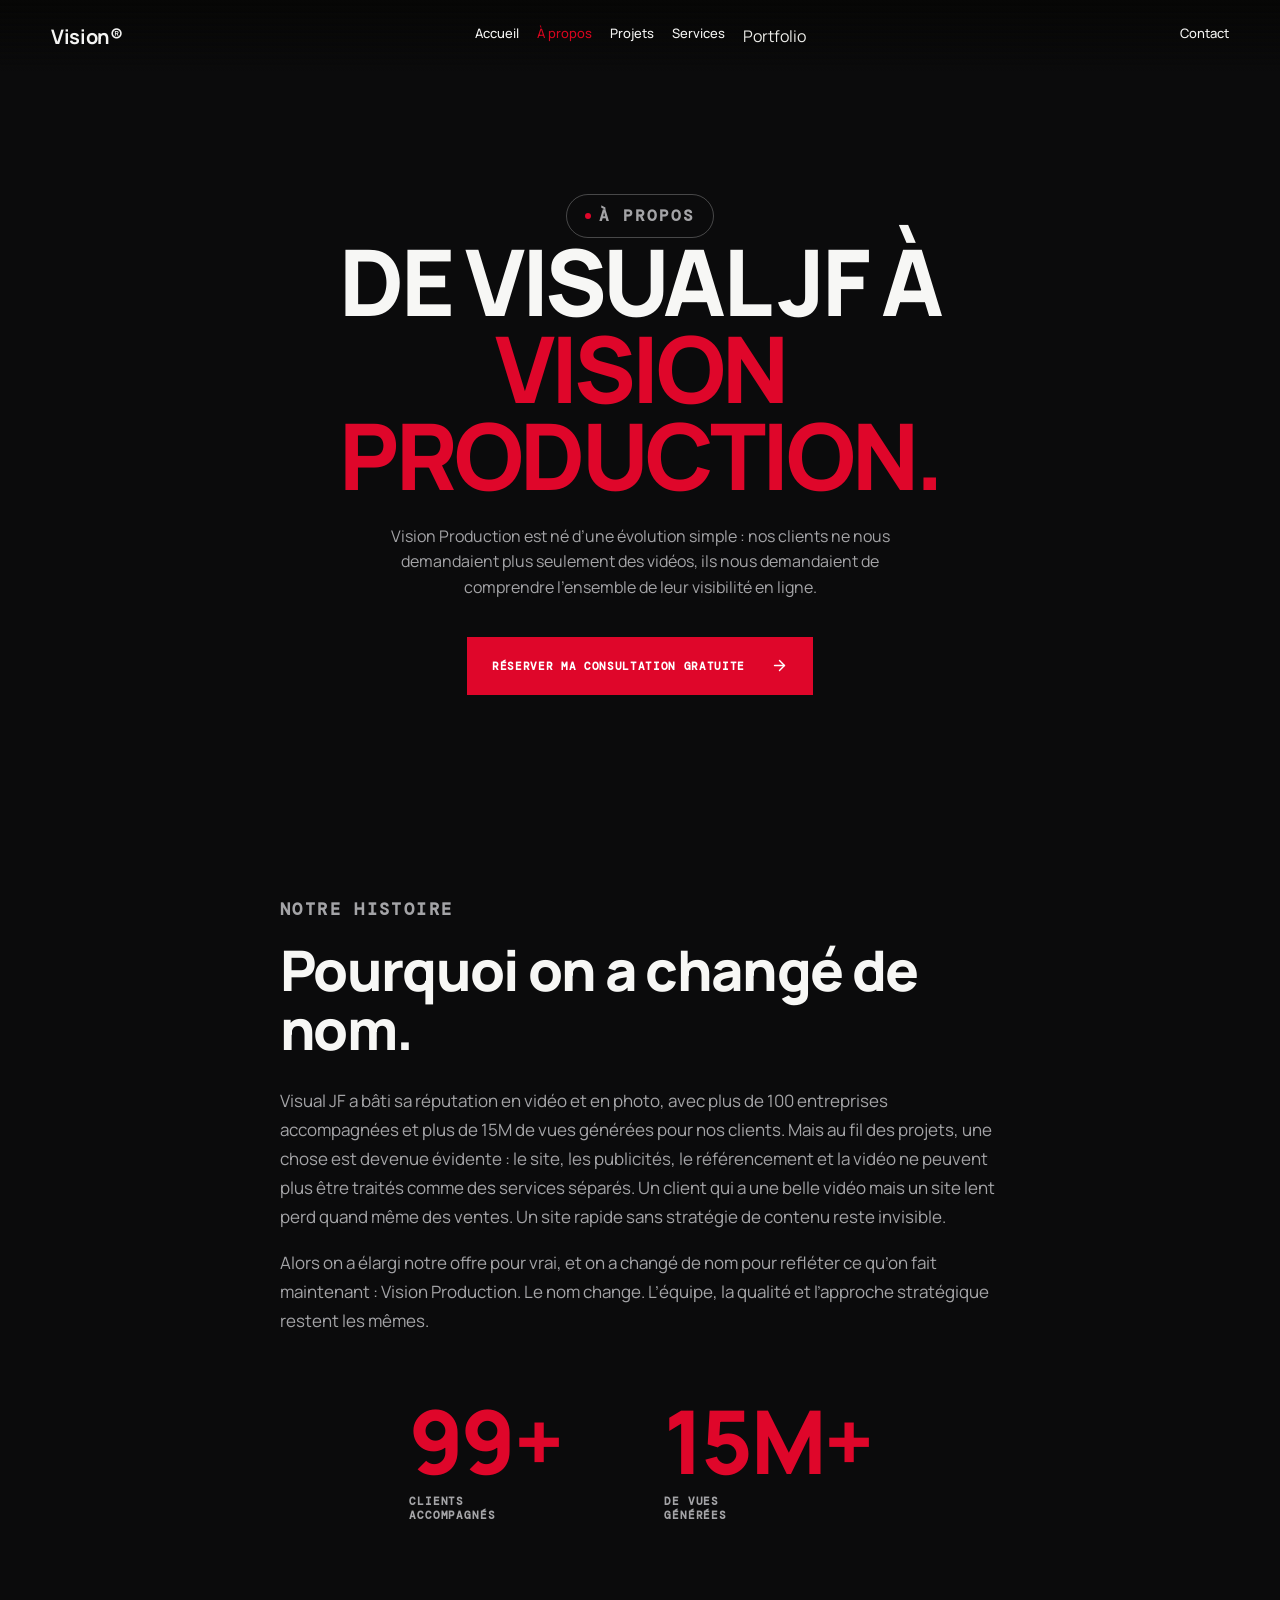
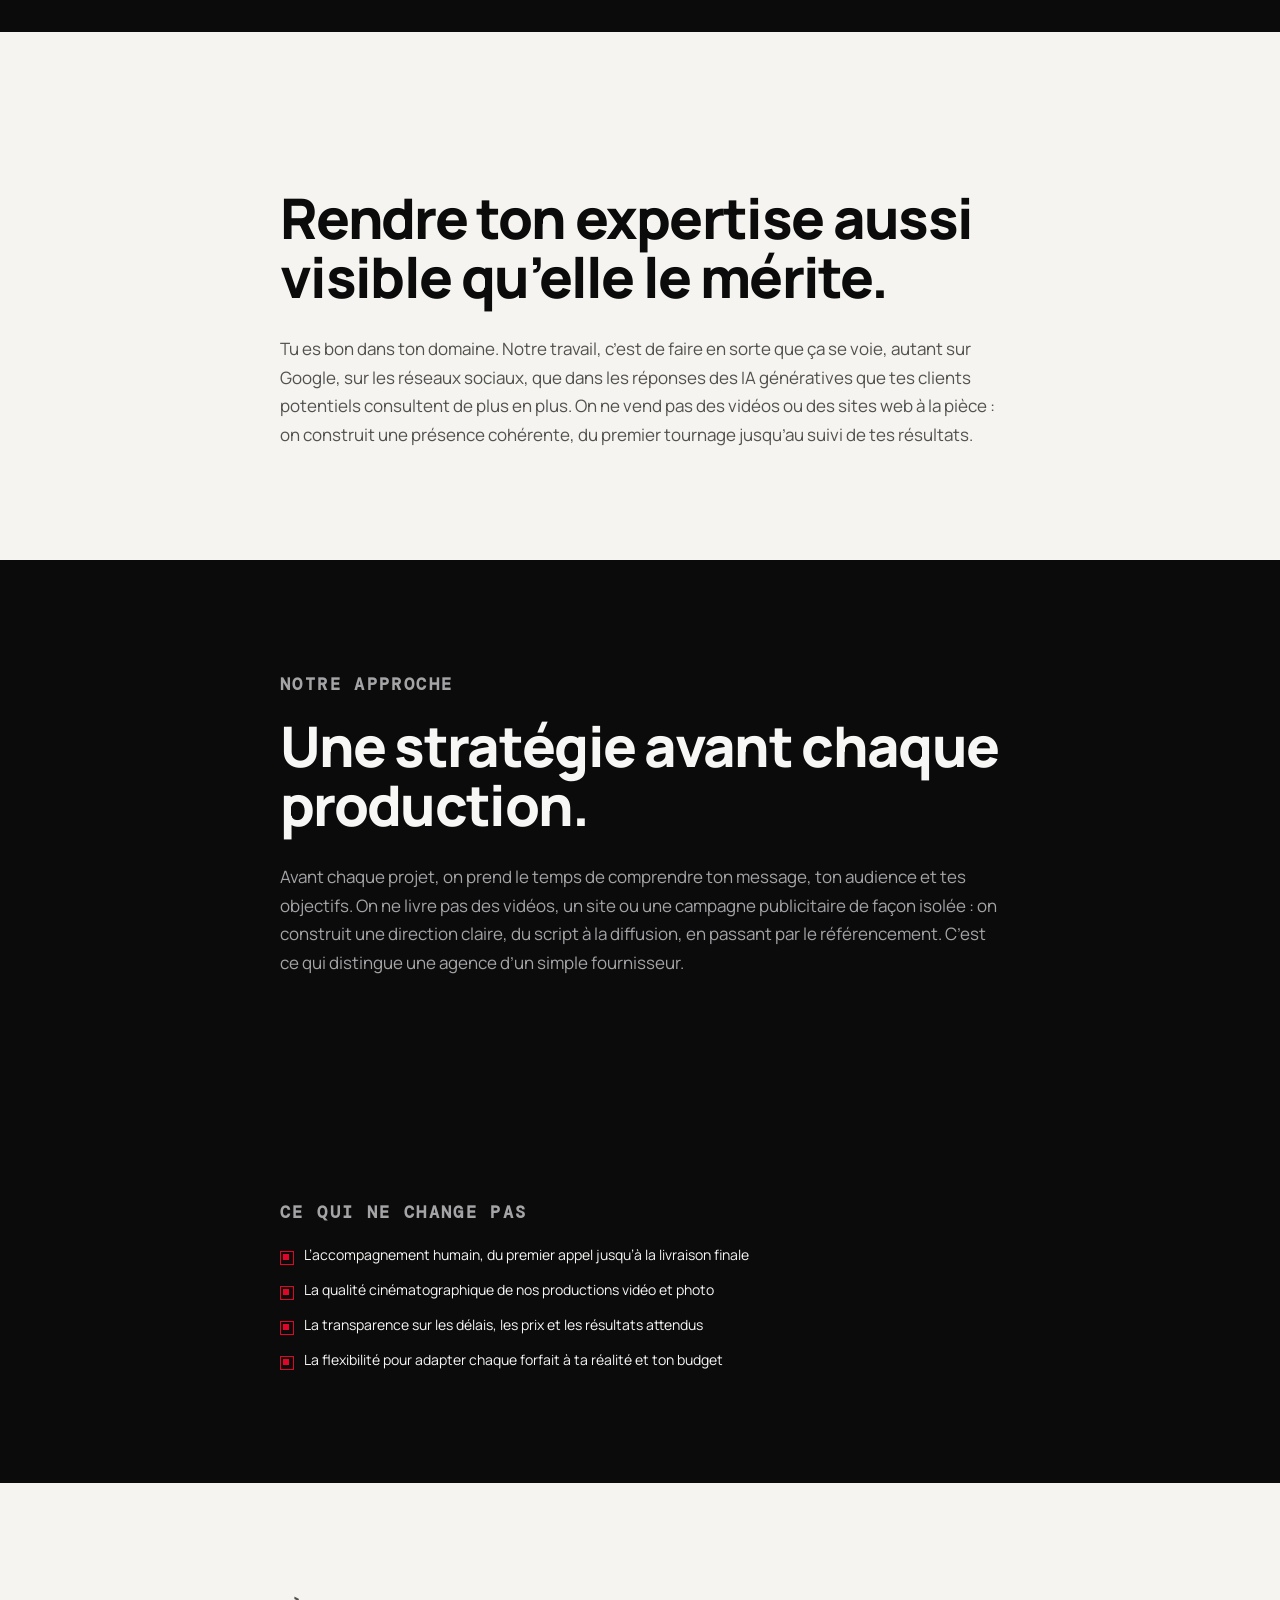
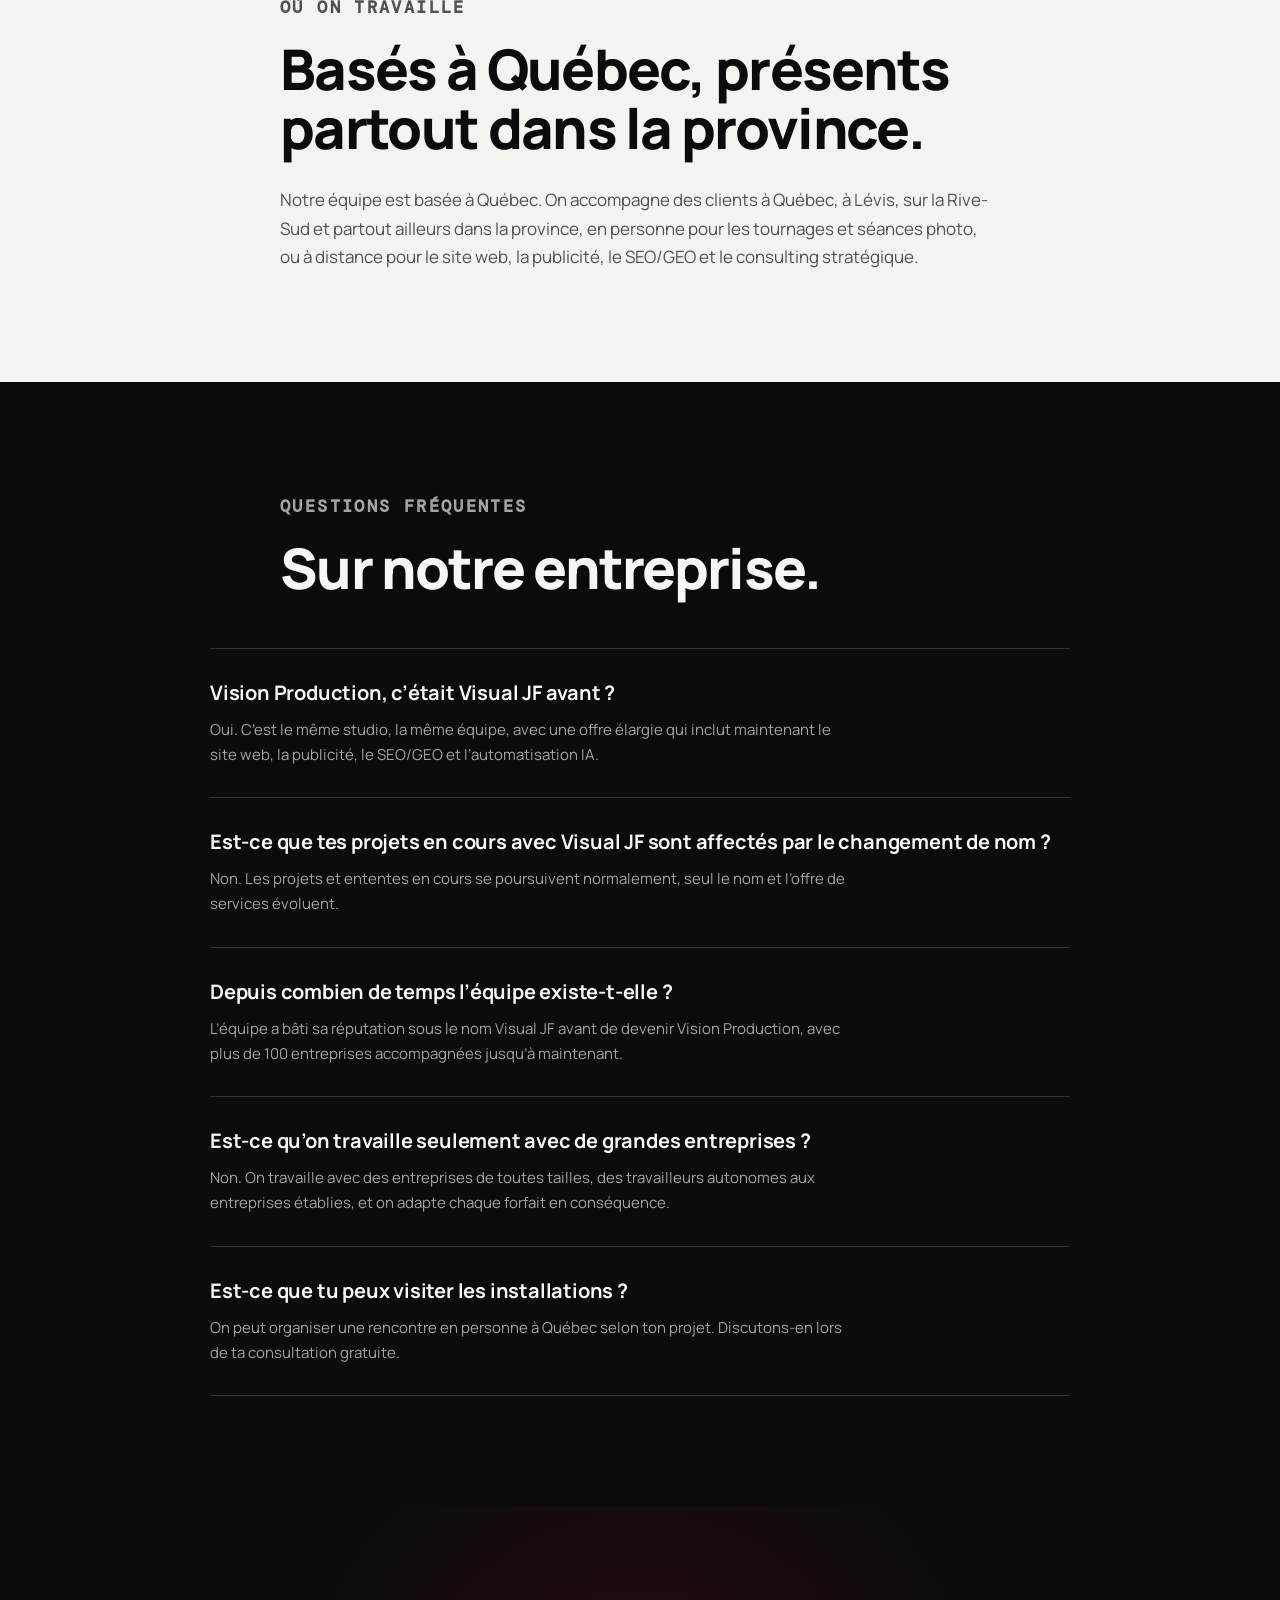
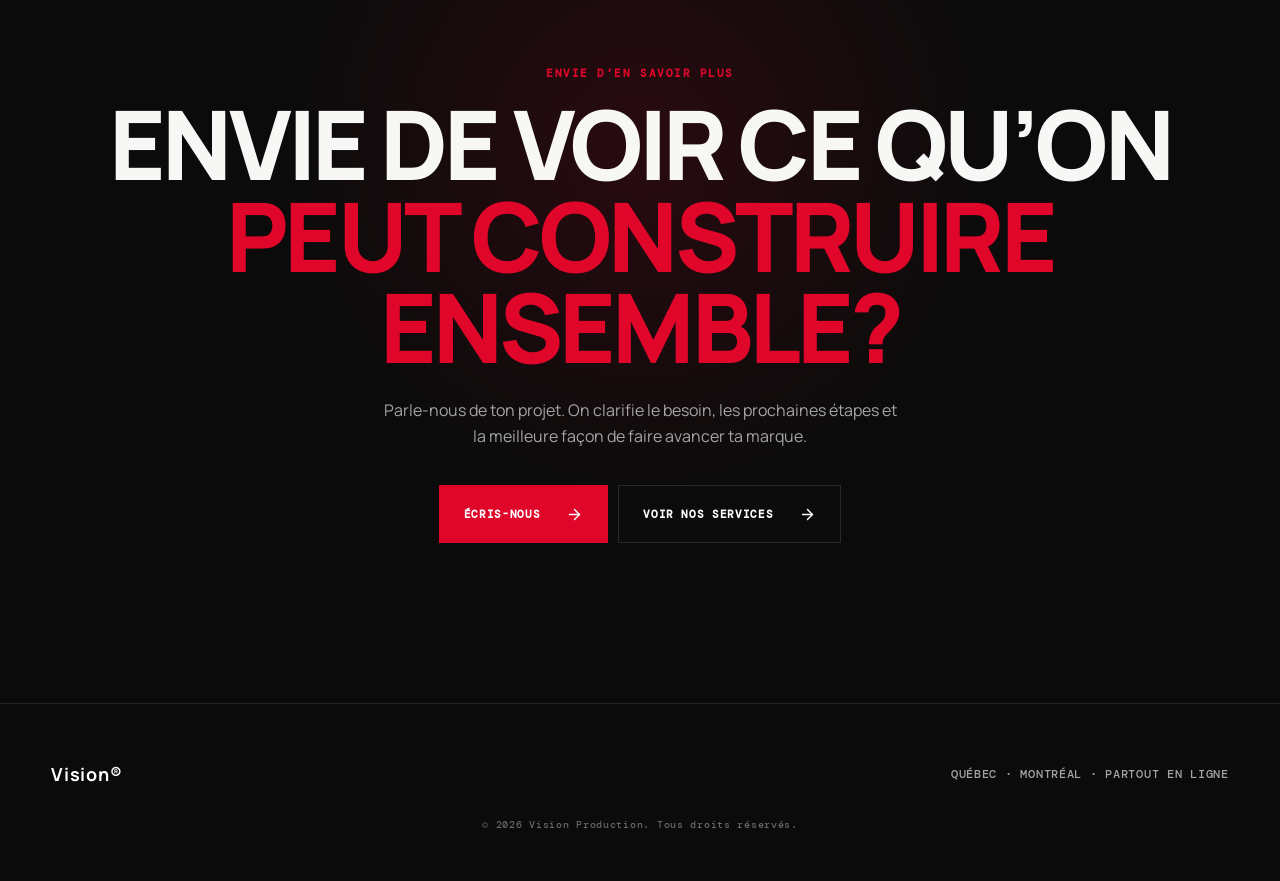
==== a-propos.html @ 3478477c "Ajoute la page A propos et pointe le lien nav vers celle-ci sur tout le site Nouvelle page a-propos." ====
<!DOCTYPE html>
<html lang="fr">
<head>
<meta charset="UTF-8">
<meta name="viewport" content="width=device-width, initial-scale=1.0">
<title>À propos | Vision Production, anciennement Visual JF</title>
<meta name="description" content="Vision Production (anciennement Visual JF) accompagne les entreprises de Québec depuis plusieurs années. Découvre notre histoire, notre mission et notre approche.">
<link rel="preconnect" href="https://fonts.googleapis.com">
<link rel="preconnect" href="https://fonts.gstatic.com" crossorigin>
<link href="https://fonts.googleapis.com/css2?family=Anton&family=Geist+Mono:wght@400;500&family=DM+Mono:wght@400;500&family=Manrope:wght@400;500;600;700;800&family=Space+Mono:ital@0;1&display=swap" rel="stylesheet">
<link rel="stylesheet" href="styles.css">
</head>
<body>

<div class="progress-bar" id="progressBar"></div>

<header class="nav" id="siteNav">
  <a class="brand" href="https://vision-production-seven.vercel.app/">Vision®</a>
  <nav aria-label="Navigation principale">
    <a href="https://vision-production-seven.vercel.app/" class="split-link"><span>Accueil</span><span aria-hidden="true">Accueil</span></a>
    <a href="a-propos.html" class="split-link is-current"><span>À propos</span><span aria-hidden="true">À propos</span></a>
    <a href="https://vision-production-seven.vercel.app/#projets" class="split-link"><span>Projets</span><span aria-hidden="true">Projets</span></a>
    <a href="index.html" class="split-link"><span>Services</span><span aria-hidden="true">Services</span></a>
    <div class="nav-dropdown" data-dropdown>
      <button type="button" class="split-link nav-dropdown-trigger" data-dropdown-trigger aria-haspopup="true" aria-expanded="false">
        <span>Portfolio</span><span aria-hidden="true">Portfolio</span>
      </button>
      <div class="nav-dropdown-menu" data-dropdown-menu>
        <a href="https://vision-production-seven.vercel.app/portfolio">Portfolio Photo</a>
        <a href="portfolio-web.html">Portfolio Web</a>
        <a href="portfolio-video.html">Portfolio Vidéo</a>
      </div>
    </div>
  </nav>
  <a href="#contact" class="split-link nav-contact"><span>Contact</span><span aria-hidden="true">Contact</span></a>
  <button class="menu-button" type="button" aria-label="Ouvrir le menu" id="menuButton">
    <svg xmlns="http://www.w3.org/2000/svg" width="24" height="24" viewBox="0 0 24 24" fill="none" stroke="currentColor" stroke-width="2" stroke-linecap="round" stroke-linejoin="round"><path d="M4 5h16"></path><path d="M4 12h16"></path><path d="M4 19h16"></path></svg>
  </button>
</header>

<aside class="mobile-menu" id="mobileMenu" aria-hidden="true">
  <button type="button" aria-label="Fermer le menu" id="menuClose">
    <svg xmlns="http://www.w3.org/2000/svg" width="24" height="24" viewBox="0 0 24 24" fill="none" stroke="currentColor" stroke-width="2" stroke-linecap="round" stroke-linejoin="round"><path d="M18 6 6 18"></path><path d="m6 6 12 12"></path></svg>
  </button>
  <a href="https://vision-production-seven.vercel.app/" style="--menu-index:1"><small>01</small>Accueil</a>
  <a href="a-propos.html" class="is-current" style="--menu-index:2"><small>02</small>À propos</a>
  <a href="https://vision-production-seven.vercel.app/#projets" style="--menu-index:3"><small>03</small>Projets</a>
  <a href="index.html" style="--menu-index:4"><small>04</small>Services</a>
  <div class="mobile-menu-item" style="--menu-index:5">
    <div class="mobile-menu-row">
      <small>05</small><span>Portfolio</span>
      <button type="button" class="mobile-dropdown-toggle" data-mobile-dropdown-toggle aria-label="Afficher les sous-pages Portfolio">
        <svg xmlns="http://www.w3.org/2000/svg" width="14" height="14" viewBox="0 0 24 24" fill="none" stroke="currentColor" stroke-width="2.5" stroke-linecap="round" stroke-linejoin="round"><path d="m6 9 6 6 6-6"></path></svg>
      </button>
    </div>
    <div class="mobile-dropdown-panel" data-mobile-dropdown-panel>
      <a href="https://vision-production-seven.vercel.app/portfolio">Portfolio Photo</a>
      <a href="portfolio-web.html">Portfolio Web</a>
      <a href="portfolio-video.html">Portfolio Vidéo</a>
    </div>
  </div>
  <a href="#contact" style="--menu-index:6"><small>06</small>Contact</a>
</aside>

<main>

  <!-- HEADER -->
  <section class="portfolio-header">
    <p class="portfolio-badge site-reveal"><span class="dot"></span>À PROPOS</p>
    <h1 class="site-reveal" style="--reveal-delay:80ms">De Visual JF à <span class="accent">Vision Production.</span></h1>
    <p class="site-reveal" style="--reveal-delay:180ms">
      Vision Production est né d’une évolution simple : nos clients ne nous demandaient plus
      seulement des vidéos, ils nous demandaient de comprendre l’ensemble de leur visibilité en ligne.
    </p>
    <div class="hero-buttons site-reveal" style="justify-content:center; --reveal-delay:260ms">
      <a href="#contact" class="vp-button-motion">
        <span>RÉSERVER MA CONSULTATION GRATUITE</span>
        <svg xmlns="http://www.w3.org/2000/svg" width="17" height="17" viewBox="0 0 24 24" fill="none" stroke="currentColor" stroke-width="2" stroke-linecap="round" stroke-linejoin="round"><path d="M5 12h14"></path><path d="m12 5 7 7-7 7"></path></svg>
      </a>
    </div>
  </section>

  <!-- NOTRE HISTOIRE -->
  <section class="content-section">
    <div class="content-section-inner">
      <p class="section-tag site-reveal">NOTRE HISTOIRE</p>
      <h2 class="site-reveal">Pourquoi on a changé de nom.</h2>
      <p class="site-reveal">
        Visual JF a bâti sa réputation en vidéo et en photo, avec plus de 100 entreprises
        accompagnées et plus de 15M de vues générées pour nos clients. Mais au fil des projets,
        une chose est devenue évidente : le site, les publicités, le référencement et la vidéo
        ne peuvent plus être traités comme des services séparés. Un client qui a une belle vidéo
        mais un site lent perd quand même des ventes. Un site rapide sans stratégie de contenu
        reste invisible.
      </p>
      <p class="site-reveal">
        Alors on a élargi notre offre pour vrai, et on a changé de nom pour refléter ce qu’on
        fait maintenant : Vision Production. Le nom change. L’équipe, la qualité et l’approche
        stratégique restent les mêmes.
      </p>
    </div>
    <div class="stats-row" style="justify-content:center; margin-top:60px;">
      <div class="stat site-reveal">
        <strong data-count="100" data-suffix="+">0</strong>
        <span>CLIENTS<br>ACCOMPAGNÉS</span>
      </div>
      <div class="stat site-reveal">
        <strong data-count="15" data-suffix="M+">0</strong>
        <span>DE VUES<br>GÉNÉRÉES</span>
      </div>
    </div>
  </section>

  <!-- NOTRE MISSION -->
  <section class="content-section on-white">
    <div class="content-section-inner">
      <p class="section-tag site-reveal">NOTRE MISSION</p>
      <h2 class="site-reveal">Rendre ton expertise aussi visible qu’elle le mérite.</h2>
      <p class="site-reveal">
        Tu es bon dans ton domaine. Notre travail, c’est de faire en sorte que ça se voie,
        autant sur Google, sur les réseaux sociaux, que dans les réponses des IA génératives
        que tes clients potentiels consultent de plus en plus. On ne vend pas des vidéos ou
        des sites web à la pièce : on construit une présence cohérente, du premier tournage
        jusqu’au suivi de tes résultats.
      </p>
    </div>
  </section>

  <!-- NOTRE APPROCHE -->
  <section class="content-section">
    <div class="content-section-inner">
      <p class="section-tag site-reveal">NOTRE APPROCHE</p>
      <h2 class="site-reveal">Une stratégie avant chaque production.</h2>
      <p class="site-reveal">
        Avant chaque projet, on prend le temps de comprendre ton message, ton audience et tes
        objectifs. On ne livre pas des vidéos, un site ou une campagne publicitaire de façon
        isolée : on construit une direction claire, du script à la diffusion, en passant par
        le référencement. C’est ce qui distingue une agence d’un simple fournisseur.
      </p>
    </div>
  </section>

  <!-- CE QUI NE CHANGE PAS -->
  <section class="content-section">
    <div class="content-section-inner">
      <p class="section-tag site-reveal">CE QUI NE CHANGE PAS</p>
      <ul class="service-checklist site-reveal" style="gap:16px; font-size:16px; margin-top:10px;">
        <li>L’accompagnement humain, du premier appel jusqu’à la livraison finale</li>
        <li>La qualité cinématographique de nos productions vidéo et photo</li>
        <li>La transparence sur les délais, les prix et les résultats attendus</li>
        <li>La flexibilité pour adapter chaque forfait à ta réalité et ton budget</li>
      </ul>
    </div>
  </section>

  <!-- OÙ ON TRAVAILLE -->
  <section class="content-section on-white">
    <div class="content-section-inner">
      <p class="section-tag site-reveal">OÙ ON TRAVAILLE</p>
      <h2 class="site-reveal">Basés à Québec, présents partout dans la province.</h2>
      <p class="site-reveal">
        Notre équipe est basée à Québec. On accompagne des clients à Québec, à Lévis, sur la
        Rive-Sud et partout ailleurs dans la province, en personne pour les tournages et
        séances photo, ou à distance pour le site web, la publicité, le SEO/GEO et le
        consulting stratégique.
      </p>
    </div>
  </section>

  <!-- FAQ -->
  <section class="content-section">
    <div class="content-section-inner" style="margin-bottom:50px;">
      <p class="section-tag site-reveal">QUESTIONS FRÉQUENTES</p>
      <h2 class="site-reveal" style="margin-bottom:0;">Sur notre entreprise.</h2>
    </div>
    <div class="faq-list">
      <article class="faq-item site-reveal">
        <h3>Vision Production, c’était Visual JF avant ?</h3>
        <p>Oui. C’est le même studio, la même équipe, avec une offre élargie qui inclut maintenant le site web, la publicité, le SEO/GEO et l’automatisation IA.</p>
      </article>
      <article class="faq-item site-reveal">
        <h3>Est-ce que tes projets en cours avec Visual JF sont affectés par le changement de nom ?</h3>
        <p>Non. Les projets et ententes en cours se poursuivent normalement, seul le nom et l’offre de services évoluent.</p>
      </article>
      <article class="faq-item site-reveal">
        <h3>Depuis combien de temps l’équipe existe-t-elle ?</h3>
        <p>L’équipe a bâti sa réputation sous le nom Visual JF avant de devenir Vision Production, avec plus de 100 entreprises accompagnées jusqu’à maintenant.</p>
      </article>
      <article class="faq-item site-reveal">
        <h3>Est-ce qu’on travaille seulement avec de grandes entreprises ?</h3>
        <p>Non. On travaille avec des entreprises de toutes tailles, des travailleurs autonomes aux entreprises établies, et on adapte chaque forfait en conséquence.</p>
      </article>
      <article class="faq-item site-reveal">
        <h3>Est-ce que tu peux visiter les installations ?</h3>
        <p>On peut organiser une rencontre en personne à Québec selon ton projet. Discutons-en lors de ta consultation gratuite.</p>
      </article>
    </div>
  </section>

  <!-- CTA -->
  <section class="services-cta" id="contact">
    <div class="spotlight" id="spotlightCta" aria-hidden="true"></div>
    <p class="section-tag site-reveal">ENVIE D’EN SAVOIR PLUS</p>
    <h2 class="site-reveal">ENVIE DE VOIR CE QU’ON<br><span class="accent">PEUT CONSTRUIRE ENSEMBLE?</span></h2>
    <p class="services-cta-copy site-reveal">
      Parle-nous de ton projet. On clarifie le besoin, les prochaines étapes
      et la meilleure façon de faire avancer ta marque.
    </p>
    <div class="hero-buttons site-reveal">
      <a href="mailto:info@visionproduction.ca" class="vp-button-motion">
        <span>ÉCRIS-NOUS</span>
        <svg xmlns="http://www.w3.org/2000/svg" width="17" height="17" viewBox="0 0 24 24" fill="none" stroke="currentColor" stroke-width="2" stroke-linecap="round" stroke-linejoin="round"><path d="M5 12h14"></path><path d="m12 5 7 7-7 7"></path></svg>
      </a>
      <a href="index.html" class="vp-button-motion secondary">
        <span>VOIR NOS SERVICES</span>
        <svg xmlns="http://www.w3.org/2000/svg" width="17" height="17" viewBox="0 0 24 24" fill="none" stroke="currentColor" stroke-width="2" stroke-linecap="round" stroke-linejoin="round"><path d="M5 12h14"></path><path d="m12 5 7 7-7 7"></path></svg>
      </a>
    </div>
  </section>

</main>

<footer class="site-footer">
  <a class="brand" href="https://vision-production-seven.vercel.app/">Vision®</a>
  <p>QUÉBEC · MONTRÉAL · PARTOUT EN LIGNE</p>
  <p class="copyright">© <span id="year"></span> Vision Production. Tous droits réservés.</p>
</footer>

<script src="script.js"></script>
</body>
</html>
---- styles.css ----
:root {
  --background: #0b0b0c;
  --foreground: #f7f7f5;
  --muted: #19191b;
  --muted-foreground: #a4a4a7;
  --red: #df062a;
  --black: #0b0b0b;
  --white: #f5f4f0;
  --line: #c8c7c2;
  --pad: clamp(22px, 4vw, 64px);
  --ease: cubic-bezier(0.16, 1, 0.3, 1);
  --ff-display: 'Anton', sans-serif;
  --ff-mono-alt: 'Space Mono', monospace;
}

* { box-sizing: border-box; }
html { scroll-behavior: smooth; }

body {
  margin: 0;
  background: var(--background);
  color: var(--foreground);
  font-family: 'Manrope', Arial, sans-serif;
  -webkit-font-smoothing: antialiased;
  overflow-x: hidden;
}

img { max-width: 100%; display: block; }
a { color: inherit; text-decoration: none; }
ul { list-style: none; margin: 0; padding: 0; }

h1, h2, h3, h4 {
  font-family: var(--ff-display);
  font-weight: 700;
}

/* ---------- progress bar ---------- */
.progress-bar {
  position: fixed;
  top: 0; left: 0;
  height: 3px;
  width: 0%;
  background: var(--red);
  z-index: 2000;
  transition: width 0.1s linear;
}

/* ---------- header / nav ---------- */
.nav {
  position: fixed;
  z-index: 1000;
  top: 0; left: 0; right: 0;
  height: 72px;
  padding: 0 var(--pad);
  display: grid;
  grid-template-columns: 1fr auto 1fr;
  align-items: center;
  background: linear-gradient(#121212, transparent);
  mix-blend-mode: difference;
}
.nav .brand { font-size: 20px; font-weight: 700; letter-spacing: -0.02em; color: #fff; }
.nav nav { display: flex; gap: 18px; justify-self: center; }
.nav > .split-link.nav-contact { justify-self: end; }
.nav a { color: #fff; font-size: 13px; font-weight: 500; }

.split-link {
  position: relative;
  height: 24px;
  display: inline-block;
  overflow: hidden;
}
.split-link > span {
  display: block;
  transition: transform 0.35s var(--ease);
}
.split-link > span:nth-child(2) {
  position: absolute;
  left: 0;
  top: 100%;
}
.split-link:hover > span:first-child,
.split-link:hover > span:nth-child(2) {
  transform: translateY(-100%);
}
.split-link.is-current { color: var(--red); }
.split-link.is-current::after {
  content: '';
  position: absolute;
  bottom: -2px; left: 0;
  width: 100%; height: 1px;
  background: var(--red);
}

.menu-button {
  display: none;
  padding: 2px 6px;
  border: 0;
  background: none;
  color: #fff;
  cursor: pointer;
  justify-self: end;
}

.mobile-menu {
  position: fixed;
  z-index: 2100;
  top: 0; left: 0; right: 0;
  height: 0;
  padding: 0 20px;
  display: block;
  overflow: hidden;
  background: rgb(17, 17, 17);
  pointer-events: none;
  transition: height 0.4s cubic-bezier(0.2, 0.8, 0.2, 1);
}
.mobile-menu.is-open {
  height: 480px;
  max-height: 100vh;
  overflow-y: auto;
  pointer-events: auto;
}
.mobile-menu::before {
  content: 'Vision®';
  position: absolute;
  top: 20px; left: 20px;
  font-size: 23px;
  font-weight: 600;
}
.mobile-menu > button {
  position: absolute;
  top: 20px; right: 20px;
  border: 0; background: none;
  color: #fff;
  cursor: pointer;
}

.mobile-menu > a,
.mobile-menu-row {
  height: 47px;
  padding: 0;
  display: grid;
  grid-template-columns: 42px 1fr;
  align-items: center;
  border-bottom: 1px solid var(--line);
  font-size: 24px;
  color: #fff;
  opacity: 0;
  transform: translate(-20px);
  transition: opacity 0.6s cubic-bezier(0,0.58,0.56,1), transform 0.6s cubic-bezier(0,0.58,0.56,1);
}
.mobile-menu-row { grid-template-columns: 42px 1fr auto; }
.mobile-menu > a:first-of-type,
.mobile-menu > .mobile-menu-item:first-child .mobile-menu-row {
  margin-top: 74px;
}
.mobile-menu.is-open > a,
.mobile-menu.is-open .mobile-menu-row {
  opacity: 1;
  transform: none;
  transition-delay: calc(var(--menu-index) * .1s);
}
.mobile-menu small { font: 400 10px 'Geist Mono', 'DM Mono', monospace; }
.mobile-menu a.is-current,
.mobile-menu .mobile-menu-row.is-current { color: var(--red); }

/* ---------- mobile nav dropdown (Portfolio disclosure) ---------- */
.mobile-menu-item { display: flex; flex-direction: column; }
.mobile-dropdown-toggle {
  background: none;
  border: 1px solid rgba(255,255,255,0.3);
  border-radius: 50%;
  width: 30px;
  height: 30px;
  display: grid;
  place-items: center;
  color: #fff;
  cursor: pointer;
  transition: transform 0.3s var(--ease), border-color 0.2s;
  justify-self: end;
}
.mobile-dropdown-toggle.is-open { transform: rotate(180deg); border-color: var(--red); }
.mobile-dropdown-panel {
  height: 0;
  overflow: hidden;
  display: flex;
  flex-direction: column;
  transition: height 0.4s var(--ease);
}
.mobile-dropdown-panel.is-open { height: 120px; }
.mobile-dropdown-panel a {
  height: 40px;
  padding-left: 42px;
  display: flex;
  align-items: center;
  font-size: 15px;
  font-weight: 500;
  color: var(--muted-foreground);
  border-bottom: 1px solid rgba(255,255,255,0.08);
}
.mobile-dropdown-panel a.is-current { color: var(--red); }

/* ---------- desktop nav dropdown (Portfolio) ---------- */
.nav-dropdown { position: relative; }
.nav-dropdown-trigger {
  background: none;
  border: 0;
  padding: 0;
  cursor: pointer;
  font: inherit;
  color: inherit;
}
.nav-dropdown.is-current .nav-dropdown-trigger { color: var(--red); }
.nav-dropdown-menu {
  position: absolute;
  top: calc(100% + 16px);
  left: 50%;
  transform: translateX(-50%) translateY(-6px);
  min-width: 190px;
  background: var(--black);
  border: 1px solid rgba(255,255,255,0.14);
  padding: 8px;
  opacity: 0;
  pointer-events: none;
  transition: opacity 0.25s var(--ease), transform 0.25s var(--ease);
  z-index: 1001;
}
.nav-dropdown.is-open .nav-dropdown-menu {
  opacity: 1;
  pointer-events: auto;
  transform: translateX(-50%) translateY(0);
}
.nav-dropdown-menu a {
  display: block;
  padding: 10px 14px;
  font-size: 13px;
  font-weight: 500;
  color: #fff;
  white-space: nowrap;
  transition: background-color 0.2s, color 0.2s;
}
.nav-dropdown-menu a:hover { background: rgba(255,255,255,0.08); }
.nav-dropdown-menu a.is-current { color: var(--red); }

@media (max-width: 860px) {
  .nav nav { display: none; }
  .nav > .split-link.nav-contact { display: none; }
  .menu-button { display: block; }
  .nav { height: 64px; grid-template-columns: 1fr auto; }
}

/* ---------- reveal on scroll ---------- */
.site-reveal {
  opacity: 0;
  transform: translate3d(0, 28px, 0);
  transition: opacity 0.8s var(--ease) var(--reveal-delay, 0ms),
              transform 0.8s var(--ease) var(--reveal-delay, 0ms);
}
.site-reveal.is-visible {
  opacity: 1;
  transform: translateZ(0);
}

/* ---------- spotlight cursor glow ---------- */
.spotlight {
  position: absolute;
  inset: 0;
  pointer-events: none;
  background: radial-gradient(600px circle at var(--x, 50%) var(--y, 30%), rgba(223, 6, 42, 0.14), transparent 60%);
  z-index: 0;
}

/* ---------- hero slider (one slide per service) ---------- */
.hero-slider {
  position: relative;
  height: 100vh;
  min-height: 560px;
  width: 100%;
  overflow: hidden;
  background: var(--black);
}

.hero-slide {
  position: absolute;
  inset: 0;
  opacity: 0;
  visibility: hidden;
  transition: opacity 0.9s var(--ease);
  pointer-events: none;
}
.hero-slide.is-active { opacity: 1; visibility: visible; pointer-events: auto; }

.hero-slide-media { position: absolute; inset: 0; background: var(--muted); }
.hero-slide-media img {
  width: 100%;
  height: 100%;
  object-fit: cover;
  transition: opacity 0.4s;
}
.hero-slide-scrim {
  position: absolute;
  inset: 0;
  background: linear-gradient(115deg, rgba(11,11,12,0.92) 10%, rgba(11,11,12,0.6) 45%, rgba(11,11,12,0.4) 65%, rgba(11,11,12,0.85) 100%);
}
.hero-slide-inner {
  position: relative;
  z-index: 2;
  height: 100%;
  display: flex;
  align-items: center;
  justify-content: flex-end;
  padding: 0 var(--pad);
}
.hero-slide-block { max-width: min(620px, 92vw); text-align: right; }

.eyebrow {
  font: italic 500 13px var(--ff-mono-alt);
  letter-spacing: 0.05em;
  text-transform: uppercase;
  color: var(--red);
  margin: 0 0 18px;
}

.services-hero-title {
  margin: 0;
  font-size: clamp(36px, 6.5vw, 84px);
  line-height: 0.98;
  letter-spacing: 0.5px;
}

.hero-divider {
  display: flex;
  align-items: center;
  justify-content: flex-end;
  gap: 10px;
  margin: 20px 0;
}
.hero-divider-line { height: 1px; width: 64px; background: rgba(255,255,255,0.35); }
.hero-divider-dot { width: 6px; height: 6px; background: var(--red); transform: rotate(45deg); }

.services-hero-copy {
  max-width: 480px;
  margin: 0 0 32px;
  margin-left: auto;
  font-size: clamp(15px, 1.6vw, 18px);
  line-height: 1.6;
  color: #e6e6e6;
}

.hero-outline-btn {
  font: 500 12px var(--ff-mono-alt);
  text-transform: uppercase;
  letter-spacing: 0.05em;
  color: var(--foreground);
  border: 1px solid rgba(255,255,255,0.4);
  padding: 14px 26px;
  display: inline-flex;
  align-items: center;
  gap: 10px;
  min-height: 44px;
  transition: border-color 0.2s, color 0.2s;
}
.hero-outline-btn:hover { border-color: var(--red); color: var(--red); }

.hero-arrow {
  position: absolute;
  top: 50%;
  transform: translateY(-50%);
  z-index: 20;
  width: 44px;
  height: 44px;
  display: grid;
  place-items: center;
  background: rgba(11,11,12,0.3);
  border: 1px solid rgba(255,255,255,0.35);
  border-radius: 50%;
  color: var(--foreground);
  cursor: pointer;
  transition: border-color 0.2s, color 0.2s, background-color 0.2s;
}
.hero-arrow-prev { left: clamp(8px, 2vw, 32px); }
.hero-arrow-next { right: clamp(8px, 2vw, 32px); }
.hero-arrow:hover { border-color: var(--red); color: var(--red); }
.hero-arrow:focus-visible { outline: 2px solid var(--red); outline-offset: 2px; }

.hero-dots {
  position: absolute;
  bottom: 28px;
  left: 0;
  right: 0;
  z-index: 20;
  display: flex;
  align-items: center;
  justify-content: center;
  gap: 12px;
}
.hero-dot {
  width: 8px;
  height: 8px;
  border-radius: 50%;
  background: rgba(255,255,255,0.35);
  border: 0;
  padding: 0;
  cursor: pointer;
  transition: background-color 0.3s, transform 0.3s;
}
.hero-dot.is-active { background: var(--red); transform: scale(1.4); }
.hero-dot:focus-visible { outline: 2px solid var(--red); outline-offset: 3px; }

@media (max-width: 600px) {
  .hero-slide-inner { justify-content: center; padding: 0 var(--pad); }
  .hero-slide-block { text-align: left; }
  .hero-divider, .services-hero-copy { margin-left: 0; justify-content: flex-start; }
  .hero-arrow { width: 36px; height: 36px; }
}

.hero-buttons {
  display: flex;
  gap: 10px;
  margin-top: 36px;
  flex-wrap: wrap;
  position: relative;
  z-index: 1;
}
.vp-button-motion {
  height: 58px;
  padding: 0 24px;
  display: flex;
  align-items: center;
  gap: 26px;
  background: var(--black);
  color: #fff;
  font: 700 11px 'DM Mono', monospace;
  letter-spacing: 0.06em;
  position: relative;
  overflow: hidden;
  isolation: isolate;
  cursor: pointer;
  border: 1px solid rgba(255,255,255,0.12);
  transition: transform 0.35s var(--ease), box-shadow 0.35s, background-color 0.35s, color 0.35s, border-color 0.35s;
}
.vp-button-motion.small { height: 46px; padding: 0 18px; gap: 16px; }
.vp-button-motion:not(.secondary) { background: var(--red); border-color: var(--red); }
.vp-button-motion.secondary { background: transparent; }

.vp-button-motion::before {
  content: '';
  position: absolute;
  z-index: 2;
  inset: -2px;
  width: 42%;
  pointer-events: none;
  background: linear-gradient(105deg, transparent, rgba(255,255,255,0.3), transparent);
  transform: translate(-180%) skew(-18deg);
  transition: transform 0.65s var(--ease);
}
.vp-button-motion svg { position: relative; z-index: 3; transition: transform 0.35s var(--ease); }
.vp-button-motion:hover { transform: translateY(-3px); box-shadow: 0 14px 30px rgba(0,0,0,0.35); }
.vp-button-motion:hover::before { transform: translate(330%) skew(-18deg); }
.vp-button-motion:hover svg { transform: translateX(6px); }
.vp-button-motion:active { transform: translateY(1px) scale(0.985) !important; transition-duration: 0.12s; }
.vp-button-motion:focus-visible { outline: 2px solid var(--red); outline-offset: 4px; }

@media (max-width: 600px) {
  .hero-buttons { flex-direction: column; }
  .hero-buttons .vp-button-motion, .hero-buttons .hero-outline-btn { width: 100%; justify-content: space-between; }
}

/* ---------- vp-services (white section, quick index) ---------- */
.vp-services {
  padding: 130px var(--pad);
  background: var(--white);
  color: var(--black);
}
.section-tag {
  font: 600 11px 'DM Mono', monospace;
  letter-spacing: 0.14em;
  color: var(--red);
  margin: 0 0 18px;
}
.vp-services-eyebrow {
  margin: 0 0 22px;
  font: 700 clamp(18px, 2.2vw, 26px) 'DM Mono', monospace;
  letter-spacing: 0.08em;
  color: var(--black);
}
.vp-process h2 {
  margin: 0 0 70px;
  font-size: clamp(40px, 8vw, 96px);
  line-height: 0.9;
  letter-spacing: -0.05em;
  font-weight: 800;
  font-family: 'Manrope', Arial, sans-serif;
}
.vp-services-title {
  display: block;
  margin: 0 0 70px;
  font-size: clamp(24px, 9vw, 130px);
  line-height: 0.9;
  letter-spacing: -0.04em;
  font-weight: 800;
  font-family: 'Manrope', Arial, sans-serif;
  white-space: nowrap;
}

.service-index { border-top: 1px solid var(--black); }
.vp-service {
  position: relative;
  min-height: 200px;
  padding: 34px 0;
  display: grid;
  grid-template-columns: 60px 130px 320px 1fr 30px;
  gap: 24px;
  align-items: center;
  border-bottom: 1px solid var(--black);
  transition: transform 0.55s var(--ease), background-color 0.4s;
}
.vp-service:hover { transform: translateX(8px); }
.service-index-num { font: 500 13px 'DM Mono', monospace; color: var(--red); }
.service-index-tag {
  font: 600 10px 'DM Mono', monospace;
  letter-spacing: 0.1em;
  color: rgba(11,11,11,0.5);
}
.service-index-title { font-size: 26px; font-weight: 700; letter-spacing: -0.01em; }
.service-index-desc { font-size: 14px; line-height: 1.5; color: rgba(11,11,11,0.62); max-width: 420px; }
.vp-service > svg { width: 20px; transition: transform 0.35s var(--ease); }
.vp-service:hover > svg { transform: translateX(6px); }

.service-stack {
  position: absolute;
  right: 90px;
  top: 50%;
  width: 60px; height: 80px;
  pointer-events: none;
}
.service-stack img {
  position: absolute;
  inset: 0;
  width: 60px; height: 80px;
  object-fit: cover;
  border-radius: 2px;
  box-shadow: 0 12px 24px rgba(0,0,0,0.25);
  opacity: 0;
  transform: translate(-50%, -50%) scale(0.9) rotate(0deg);
  transition: opacity 0.4s var(--ease), transform 0.55s var(--ease);
}
.vp-service:hover .service-stack img {
  opacity: 1;
  transform: translate(calc(-50% + (var(--i) - 1) * 34px), -50%) scale(1) rotate(calc((var(--i) - 1) * 6deg));
}

@media (max-width: 900px) {
  .vp-service { grid-template-columns: 40px 1fr 24px; min-height: 0; padding: 26px 0; }
  .service-index-tag, .service-index-desc, .service-stack { display: none; }
  .service-index-title { font-size: 20px; }
}

/* ---------- detailed service sections ---------- */
.service-detail {
  display: grid;
  grid-template-columns: 1fr 1fr;
  min-height: 100vh;
  align-items: stretch;
  border-bottom: 1px solid rgba(255,255,255,0.1);
}
.service-detail.reverse { direction: rtl; }
.service-detail.reverse > * { direction: ltr; }

.service-detail-media { position: relative; overflow: hidden; min-height: 420px; }
.service-detail-media img {
  position: absolute;
  inset: -8% 0;
  width: 100%;
  height: 116%;
  object-fit: cover;
  filter: grayscale(0.4) brightness(0.75);
}
.service-detail-media::after {
  content: '';
  position: absolute; inset: 0;
  background: linear-gradient(180deg, transparent 60%, rgba(0,0,0,0.5));
}

.web-visual {
  position: absolute;
  inset: -8% 0;
  width: 100%; height: 116%;
  background: var(--muted);
  display: grid;
  grid-template-rows: repeat(4, 1fr);
  gap: 1px;
  padding: 60px;
}
.web-visual span { background: rgba(255,255,255,0.06); position: relative; overflow: hidden; }
.web-visual span::after {
  content: '';
  position: absolute; inset: 0;
  background: linear-gradient(90deg, transparent, var(--red), transparent);
  transform: translateX(-100%);
  animation: sweep 4.5s var(--ease) infinite;
}
.web-visual span:nth-child(1)::after { animation-delay: 0s; }
.web-visual span:nth-child(2)::after { animation-delay: 0.6s; }
.web-visual span:nth-child(3)::after { animation-delay: 1.2s; }
.web-visual span:nth-child(4)::after { animation-delay: 1.8s; }
@keyframes sweep {
  0%, 15% { transform: translateX(-100%); }
  50%, 100% { transform: translateX(100%); }
}

.service-detail-copy {
  padding: var(--pad);
  display: flex;
  flex-direction: column;
  justify-content: center;
  gap: 18px;
}
.service-detail-num {
  font: 500 12px 'DM Mono', monospace;
  color: var(--muted-foreground);
  letter-spacing: 0.1em;
}
.service-detail-tag {
  font: 700 11px 'DM Mono', monospace;
  letter-spacing: 0.14em;
  color: var(--red);
}
.service-detail-copy h3 {
  margin: 0;
  font-size: clamp(34px, 4.5vw, 58px);
  line-height: 0.95;
  letter-spacing: -0.03em;
  font-weight: 800;
  font-family: 'Manrope', Arial, sans-serif;
  text-transform: uppercase;
}
.service-detail-copy > p {
  max-width: 480px;
  font-size: 16px;
  line-height: 1.65;
  color: var(--muted-foreground);
  margin: 0;
}
.service-checklist { display: flex; flex-direction: column; gap: 10px; margin: 6px 0 4px; }
.service-checklist li {
  position: relative;
  padding-left: 24px;
  font-size: 14px;
  color: var(--foreground);
}
.service-checklist li::before {
  content: '';
  position: absolute;
  left: 0; top: 6px;
  width: 12px; height: 12px;
  border: 1px solid var(--red);
}
.service-checklist li::after {
  content: '';
  position: absolute;
  left: 3px; top: 9px;
  width: 6px; height: 6px;
  background: var(--red);
}

.service-detail-foot {
  display: flex;
  align-items: center;
  gap: 20px;
  flex-wrap: wrap;
  margin-top: 10px;
}
.delay-badge {
  font: 600 10px 'DM Mono', monospace;
  letter-spacing: 0.1em;
  color: var(--muted-foreground);
  border: 1px solid rgba(255,255,255,0.2);
  padding: 8px 14px;
}

@media (max-width: 860px) {
  .service-detail, .service-detail.reverse { grid-template-columns: 1fr; direction: ltr; }
  .service-detail-media { min-height: 280px; }
}

/* ---------- service switcher (jump between services) ---------- */
.service-switcher {
  display: flex;
  flex-wrap: wrap;
  justify-content: center;
  gap: 8px 6px;
  padding: 28px var(--pad);
  background: var(--background);
  border-bottom: 1px solid rgba(255,255,255,0.1);
}
.service-switcher-item {
  display: inline-flex;
  align-items: center;
  gap: 8px;
  padding: 10px 16px;
  font: 600 12px 'DM Mono', monospace;
  letter-spacing: 0.04em;
  color: var(--muted-foreground);
  text-decoration: none;
  border: 1px solid rgba(255,255,255,0.14);
  transition: color 0.3s, border-color 0.3s, background-color 0.3s;
}
.service-switcher-item:hover {
  color: var(--foreground);
  border-color: rgba(255,255,255,0.35);
}
.service-switcher-item:focus-visible {
  outline: 2px solid var(--red);
  outline-offset: 2px;
}
.service-switcher-num { color: var(--red); }
.service-switcher-item.is-current {
  color: var(--background);
  background: var(--red);
  border-color: var(--red);
  pointer-events: none;
}
.service-switcher-item.is-current .service-switcher-num { color: var(--background); }

@media (max-width: 640px) {
  .service-switcher { justify-content: flex-start; overflow-x: auto; flex-wrap: nowrap; -webkit-overflow-scrolling: touch; }
  .service-switcher-item { flex: 0 0 auto; }
}

/* ---------- process ---------- */
.vp-process {
  padding: 130px var(--pad);
  background: var(--background);
}
.process-list { border-top: 1px solid rgba(255,255,255,0.16); }
.process-list article {
  min-height: 150px;
  padding: 24px 0;
  display: grid;
  grid-template-columns: 100px 1fr 1fr 30px;
  align-items: center;
  border-bottom: 1px solid rgba(255,255,255,0.16);
  transition: transform 0.55s var(--ease);
}
.process-list article:hover { transform: translateX(8px); }
.process-list b { color: var(--red); font: 600 13px 'DM Mono', monospace; }
.process-list h3 { margin: 0; font-size: clamp(26px, 3.5vw, 44px); letter-spacing: -0.02em; font-family: 'Manrope', Arial, sans-serif; font-weight: 800; }
.process-list p { max-width: 420px; margin: 0; font-size: 14px; line-height: 1.6; color: var(--muted-foreground); }
.process-list svg { width: 20px; transition: transform 0.35s var(--ease); }
.process-list article:hover svg { transform: translateX(6px); }

@media (max-width: 700px) {
  .process-list article { grid-template-columns: 44px 1fr 20px; min-height: 130px; }
  .process-list p { grid-column: 2; max-width: 260px; font-size: 12px; }
}

.stats-row {
  display: flex;
  gap: clamp(40px, 8vw, 120px);
  margin-top: 90px;
  flex-wrap: wrap;
}
.stat strong {
  display: block;
  font-size: clamp(48px, 7vw, 88px);
  font-weight: 800;
  color: var(--red);
  letter-spacing: -0.03em;
  line-height: 1;
}
.stat span {
  display: block;
  margin-top: 10px;
  font: 600 11px 'DM Mono', monospace;
  letter-spacing: 0.08em;
  color: var(--muted-foreground);
}

/* ---------- CTA ---------- */
.services-cta {
  position: relative;
  padding: 160px var(--pad);
  text-align: center;
  background: var(--black);
  overflow: hidden;
}
.services-cta h2 {
  position: relative; z-index: 1;
  margin: 0;
  font-size: clamp(40px, 8vw, 96px);
  line-height: 0.95;
  letter-spacing: -0.04em;
  font-weight: 800;
  font-family: 'Manrope', Arial, sans-serif;
  text-transform: uppercase;
}
.services-cta h2 .accent { color: var(--red); }
.services-cta .section-tag,
.services-cta-copy { position: relative; z-index: 1; }
.services-cta .section-tag { text-align: center; }
.services-cta-copy {
  max-width: 520px;
  margin: 26px auto 0;
  font-size: 16px;
  line-height: 1.6;
  color: var(--muted-foreground);
}
.services-cta .hero-buttons { justify-content: center; position: relative; z-index: 1; }

/* ---------- footer ---------- */
.site-footer {
  padding: 50px var(--pad) 40px;
  display: flex;
  align-items: center;
  justify-content: space-between;
  flex-wrap: wrap;
  gap: 14px;
  background: var(--black);
  border-top: 1px solid rgba(255,255,255,0.1);
  font: 500 12px 'DM Mono', monospace;
  color: var(--muted-foreground);
  letter-spacing: 0.06em;
}
.site-footer .brand { font-family: 'Manrope', sans-serif; font-size: 18px; font-weight: 700; color: #fff; }
.site-footer .copyright { width: 100%; text-align: center; opacity: 0.6; font-size: 10px; }

@media (max-width: 600px) {
  .site-footer { flex-direction: column; text-align: center; }
}

/* ---------- portfolio page header ---------- */
.portfolio-header {
  padding: 170px var(--pad) 90px;
  text-align: center;
}
.portfolio-badge {
  display: inline-flex;
  align-items: center;
  gap: 8px;
  padding: 8px 18px;
  border: 1px solid rgba(255,255,255,0.25);
  border-radius: 999px;
  font: 600 11px 'DM Mono', monospace;
  letter-spacing: 0.12em;
  color: var(--muted-foreground);
  margin-bottom: 26px;
}
.portfolio-badge .dot { width: 6px; height: 6px; border-radius: 50%; background: var(--red); }
.portfolio-header h1 {
  margin: 0 auto;
  max-width: 900px;
  font-size: clamp(40px, 8vw, 92px);
  line-height: 0.95;
  letter-spacing: -0.04em;
  font-weight: 800;
  font-family: 'Manrope', Arial, sans-serif;
  text-transform: uppercase;
}
.portfolio-header h1 .accent { color: var(--red); }
.portfolio-header p {
  max-width: 560px;
  margin: 24px auto 0;
  font-size: 16px;
  line-height: 1.6;
  color: var(--muted-foreground);
}

/* ---------- project grid (portfolio web) ---------- */
.project-grid {
  display: grid;
  grid-template-columns: repeat(2, 1fr);
  gap: clamp(20px, 3vw, 40px);
  padding: 0 var(--pad) 120px;
}
.project-card {
  background: var(--muted);
  border: 1px solid rgba(255,255,255,0.08);
  padding: clamp(18px, 2vw, 28px);
  display: flex;
  flex-direction: column;
  gap: 20px;
  transition: transform 0.5s var(--ease), border-color 0.3s;
}
.project-card:hover { transform: translateY(-6px); border-color: rgba(223,6,42,0.4); }

.browser-mock {
  position: relative;
  border-radius: 8px;
  overflow: hidden;
  background: #050505;
  aspect-ratio: 16 / 10;
}
.browser-mock-bar {
  height: 28px;
  display: flex;
  align-items: center;
  gap: 6px;
  padding: 0 12px;
  background: #161617;
}
.browser-mock-bar span { width: 8px; height: 8px; border-radius: 50%; background: rgba(255,255,255,0.18); }
.browser-mock-media { position: relative; height: calc(100% - 28px); overflow: hidden; }
.browser-mock-media img {
  width: 100%;
  height: 100%;
  object-fit: cover;
  transition: transform 0.7s var(--ease), filter 0.5s;
  filter: grayscale(0.25) brightness(0.85);
}
.project-card:hover .browser-mock-media img { transform: scale(1.06); filter: grayscale(0) brightness(0.95); }

.project-card-tag {
  font: 700 10px 'DM Mono', monospace;
  letter-spacing: 0.12em;
  color: var(--red);
}
.project-card h3 {
  margin: 0;
  font-size: clamp(22px, 2.4vw, 30px);
  line-height: 1.05;
  letter-spacing: -0.02em;
  font-weight: 800;
  font-family: 'Manrope', Arial, sans-serif;
}
.project-card > p {
  margin: 0;
  font-size: 14px;
  line-height: 1.6;
  color: var(--muted-foreground);
}
.project-card-meta {
  display: flex;
  gap: 26px;
  padding-top: 14px;
  border-top: 1px solid rgba(255,255,255,0.1);
}
.project-card-meta div strong { display: block; font-size: 20px; font-weight: 800; color: #fff; }
.project-card-meta div span { font: 600 10px 'DM Mono', monospace; letter-spacing: 0.08em; color: var(--muted-foreground); }

@media (max-width: 800px) {
  .project-grid { grid-template-columns: 1fr; }
}

/* ---------- stats strip ---------- */
.stats-strip {
  display: grid;
  grid-template-columns: repeat(4, 1fr);
  gap: 1px;
  background: rgba(255,255,255,0.1);
  border-top: 1px solid rgba(255,255,255,0.1);
  border-bottom: 1px solid rgba(255,255,255,0.1);
}
.stats-strip div {
  background: var(--background);
  padding: 40px 20px;
  text-align: center;
}
.stats-strip svg { width: 26px; height: 26px; color: var(--red); margin: 0 auto 14px; display: block; }
.stats-strip strong { display: block; font-size: clamp(24px, 3vw, 36px); font-weight: 800; font-family: 'Manrope', sans-serif; }
.stats-strip span { display: block; margin-top: 6px; font: 600 10px 'DM Mono', monospace; letter-spacing: 0.08em; color: var(--muted-foreground); }

@media (max-width: 700px) {
  .stats-strip { grid-template-columns: repeat(2, 1fr); }
}

/* ---------- tagline banner ---------- */
.tagline-banner {
  padding: 90px var(--pad);
  text-align: center;
  background: var(--white);
  color: var(--black);
}
.tagline-banner p {
  margin: 0;
  max-width: 900px;
  margin-inline: auto;
  font-size: clamp(20px, 3vw, 34px);
  line-height: 1.3;
  font-weight: 700;
  letter-spacing: -0.01em;
}

/* ---------- video grid (portfolio vidéo) ---------- */
.video-grid {
  display: grid;
  grid-template-columns: repeat(3, 1fr);
  gap: clamp(16px, 2.4vw, 28px);
  padding: 0 var(--pad) 120px;
}
.video-card {
  position: relative;
  border-radius: 8px;
  overflow: hidden;
  aspect-ratio: 4 / 5;
  cursor: pointer;
  background: var(--muted);
}
.video-card img {
  width: 100%;
  height: 100%;
  object-fit: cover;
  filter: grayscale(0.3) brightness(0.7);
  transition: transform 0.7s var(--ease), filter 0.5s;
}
.video-card:hover img { transform: scale(1.07); filter: grayscale(0) brightness(0.55); }
.video-card-overlay {
  position: absolute;
  inset: 0;
  background: linear-gradient(180deg, transparent 40%, rgba(0,0,0,0.85));
  display: flex;
  flex-direction: column;
  justify-content: flex-end;
  padding: 22px;
}
.video-card-tag { font: 700 10px 'DM Mono', monospace; letter-spacing: 0.12em; color: var(--red); margin-bottom: 8px; }
.video-card h3 { margin: 0; font-size: 20px; font-weight: 800; font-family: 'Manrope', sans-serif; letter-spacing: -0.01em; }
.video-card-play {
  position: absolute;
  top: 50%;
  left: 50%;
  transform: translate(-50%, -50%) scale(1);
  width: 64px;
  height: 64px;
  border-radius: 50%;
  background: rgba(223,6,42,0.9);
  display: grid;
  place-items: center;
  color: #fff;
  transition: transform 0.35s var(--ease), background-color 0.3s;
}
.video-card-play svg { width: 22px; height: 22px; margin-left: 3px; }
.video-card:hover .video-card-play { transform: translate(-50%, -50%) scale(1.12); }
.video-card:focus-visible { outline: 2px solid var(--red); outline-offset: 3px; }

@media (max-width: 900px) {
  .video-grid { grid-template-columns: repeat(2, 1fr); }
}
@media (max-width: 560px) {
  .video-grid { grid-template-columns: 1fr; }
}

/* ---------- video modal ---------- */
.video-modal {
  position: fixed;
  inset: 0;
  z-index: 3000;
  background: rgba(5,5,6,0.92);
  display: flex;
  align-items: center;
  justify-content: center;
  padding: 40px var(--pad);
  opacity: 0;
  pointer-events: none;
  transition: opacity 0.3s var(--ease);
}
.video-modal.is-open { opacity: 1; pointer-events: auto; }
.video-modal-frame {
  position: relative;
  width: min(1000px, 100%);
  aspect-ratio: 16 / 9;
  background: #000;
  transform: scale(0.96);
  transition: transform 0.3s var(--ease);
}
.video-modal.is-open .video-modal-frame { transform: scale(1); }
.video-modal-frame iframe { position: absolute; inset: 0; width: 100%; height: 100%; border: 0; }
.video-modal-placeholder {
  position: absolute;
  inset: 0;
  display: flex;
  align-items: center;
  justify-content: center;
  text-align: center;
  padding: 40px;
  font: 500 13px 'DM Mono', monospace;
  color: var(--muted-foreground);
  line-height: 1.7;
}
.video-modal-close {
  position: absolute;
  top: -52px;
  right: 0;
  width: 40px;
  height: 40px;
  border-radius: 50%;
  border: 1px solid rgba(255,255,255,0.3);
  background: transparent;
  color: #fff;
  display: grid;
  place-items: center;
  cursor: pointer;
  transition: border-color 0.2s, color 0.2s;
}
.video-modal-close:hover { border-color: var(--red); color: var(--red); }

/* ---------- about page content sections ---------- */
.content-section { padding: 110px var(--pad); }
.content-section.on-white { background: var(--white); color: var(--black); }
.content-section-inner { max-width: 720px; margin: 0 auto; }
.content-section h2 {
  margin: 0 0 28px;
  font-size: clamp(32px, 5vw, 56px);
  line-height: 1.05;
  letter-spacing: -0.03em;
  font-weight: 800;
  font-family: 'Manrope', Arial, sans-serif;
}
.content-section p {
  margin: 0 0 18px;
  font-size: 17px;
  line-height: 1.7;
  color: var(--muted-foreground);
}
.content-section.on-white p { color: rgba(11,11,11,0.7); }
.content-section p:last-child { margin-bottom: 0; }

.faq-list { max-width: 860px; margin: 0 auto; border-top: 1px solid rgba(255,255,255,0.16); }
.faq-item { padding: 30px 0; border-bottom: 1px solid rgba(255,255,255,0.16); }
.faq-item h3 {
  margin: 0 0 12px;
  font-size: clamp(17px, 2vw, 20px);
  font-weight: 700;
  font-family: 'Manrope', Arial, sans-serif;
  letter-spacing: -0.01em;
}
.faq-item p { margin: 0; max-width: 640px; font-size: 15px; line-height: 1.65; color: var(--muted-foreground); }

/* ---------- reduced motion ---------- */
@media (prefers-reduced-motion: reduce) {
  html { scroll-behavior: auto; }
  .site-reveal, .site-reveal.is-visible {
    transition: none;
    opacity: 1 !important;
    transform: none !important;
  }
  .marquee-track { animation: none; }
  .web-visual span::after { animation: none; }
  .vp-button-motion::before { display: none; }
  .parallax img { transform: none !important; }
}
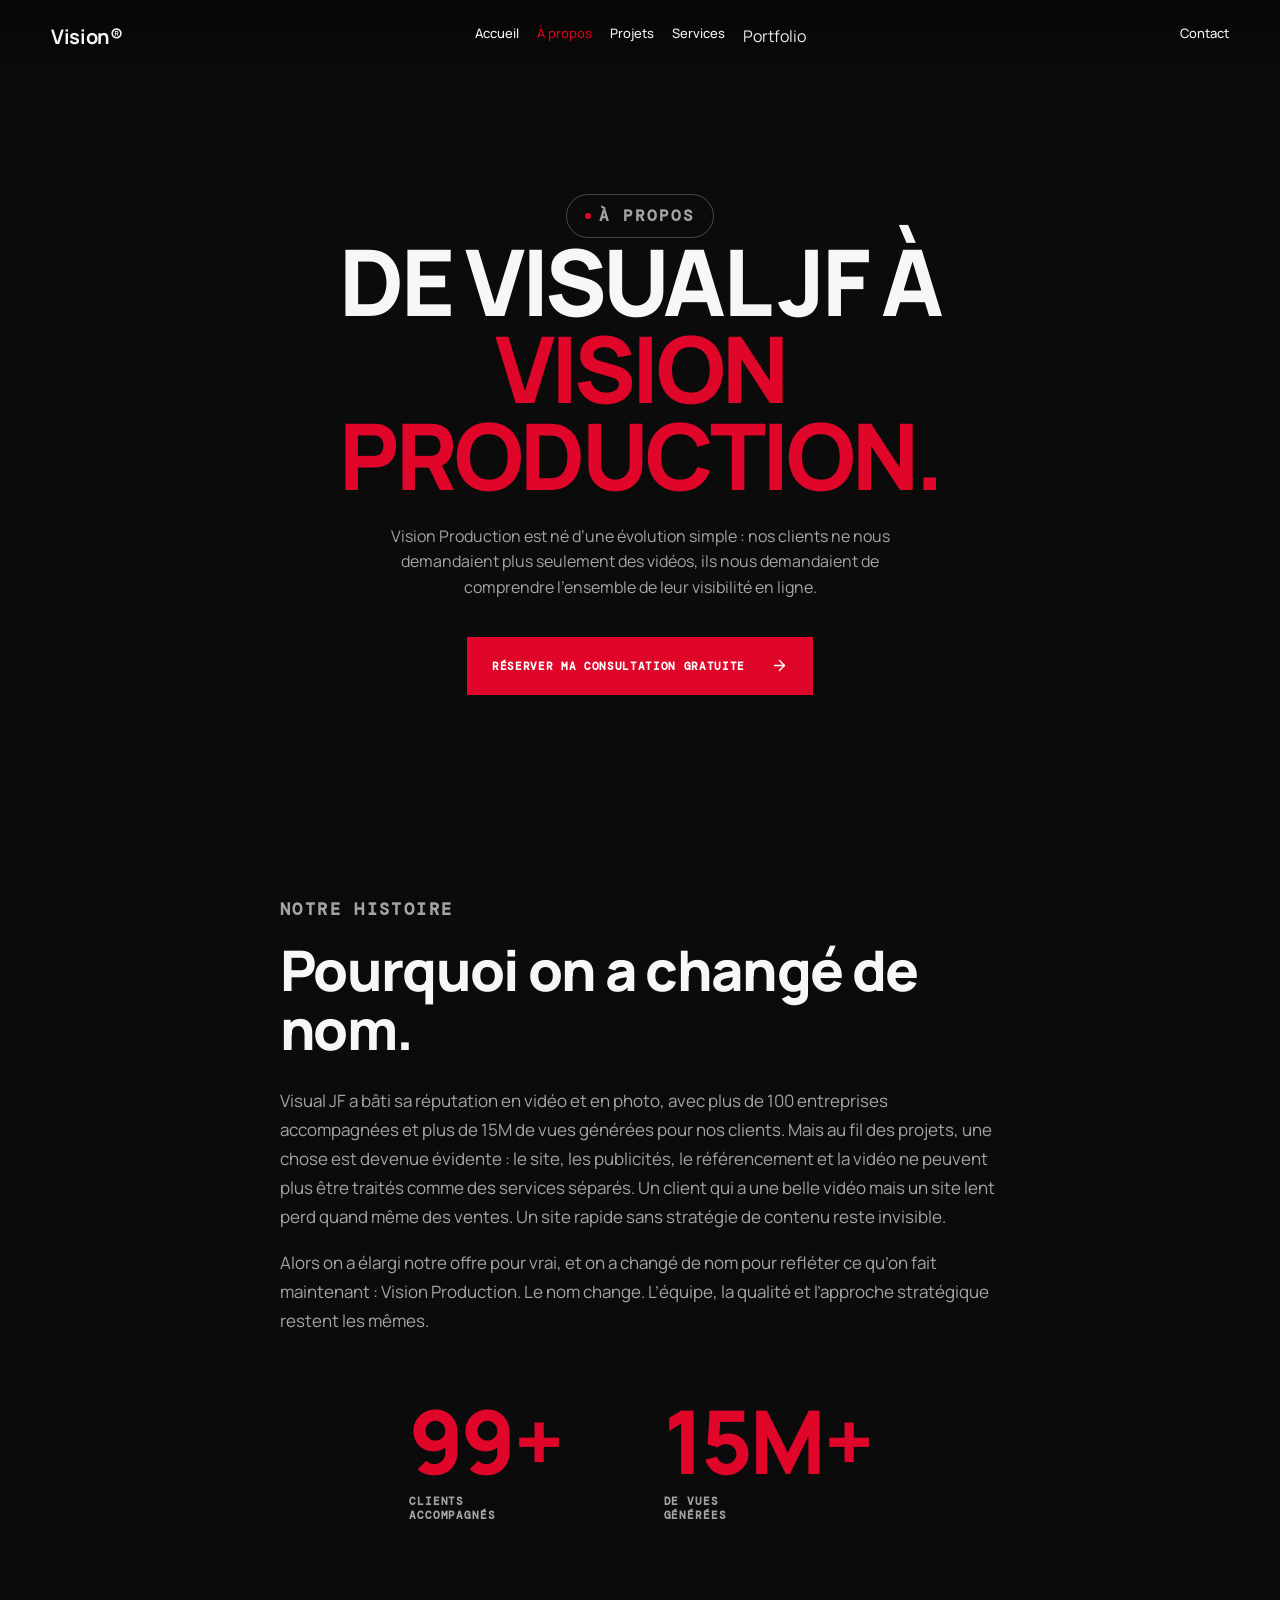
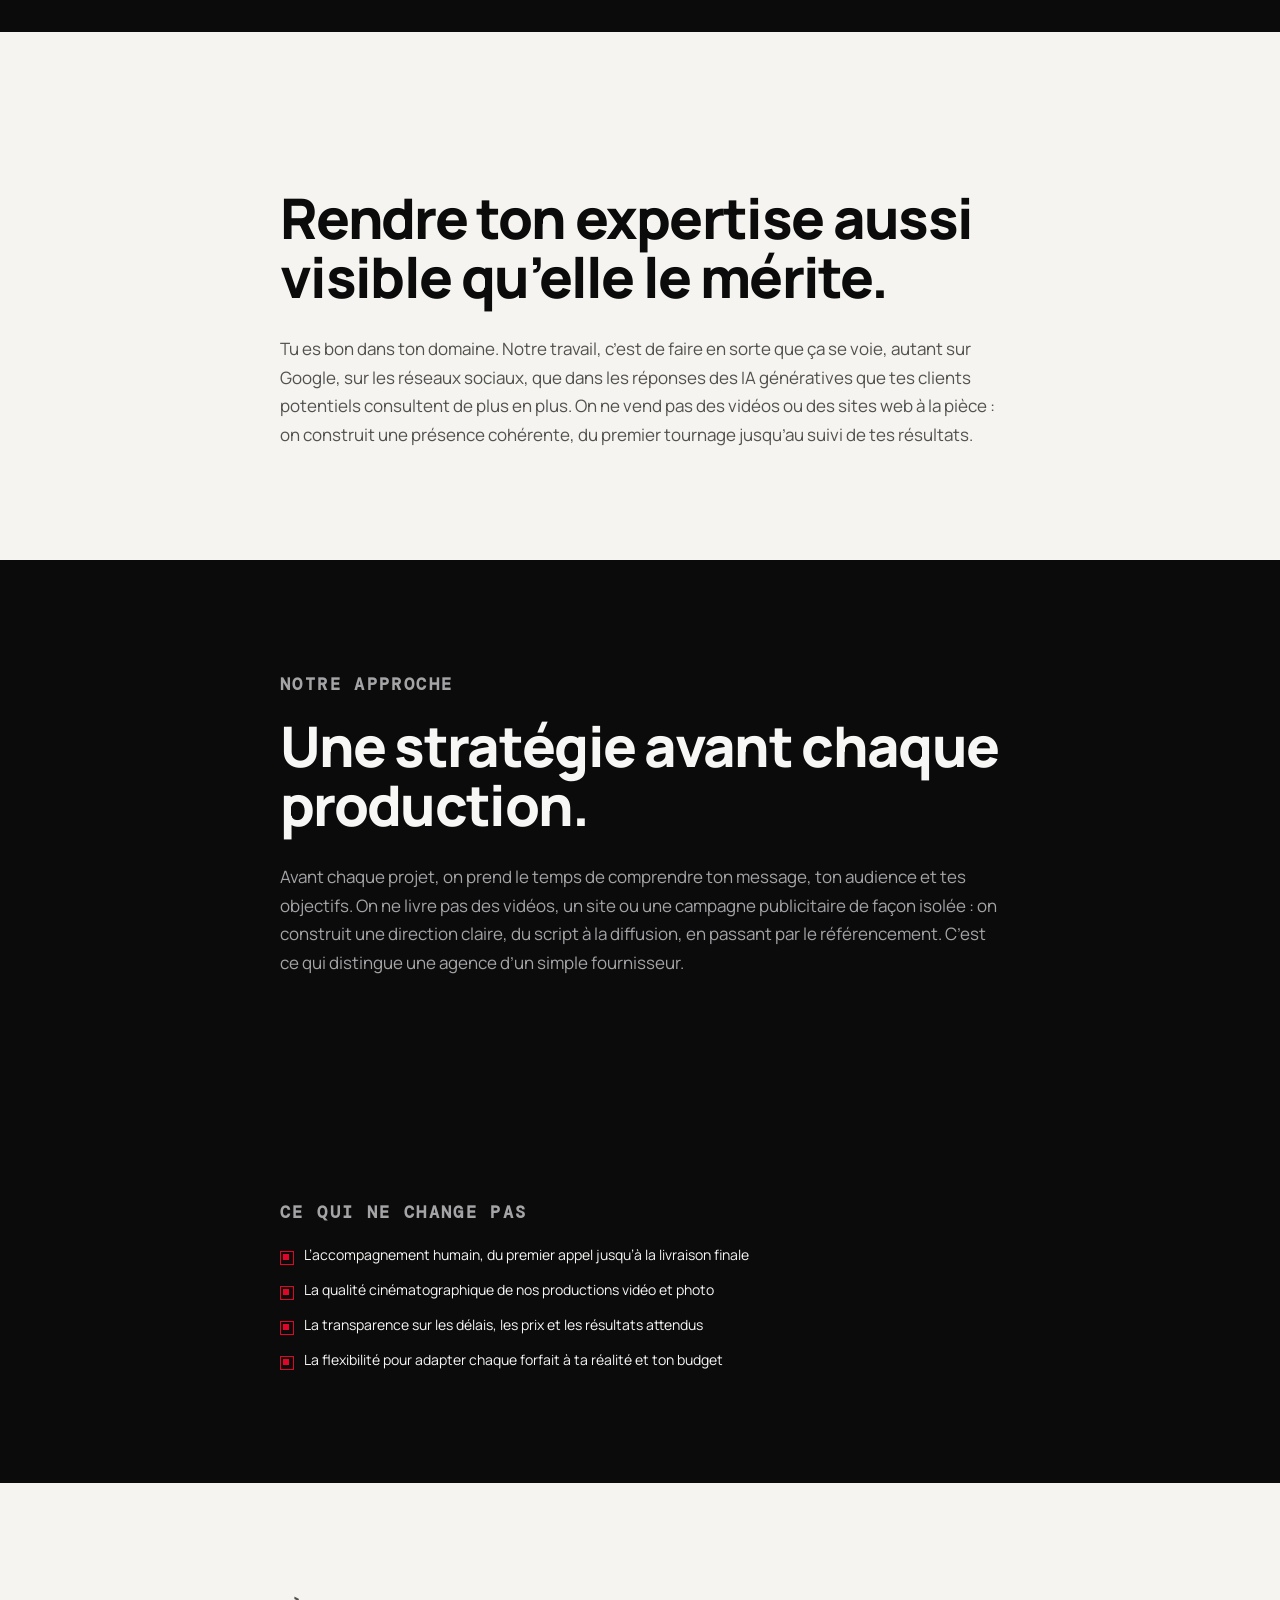
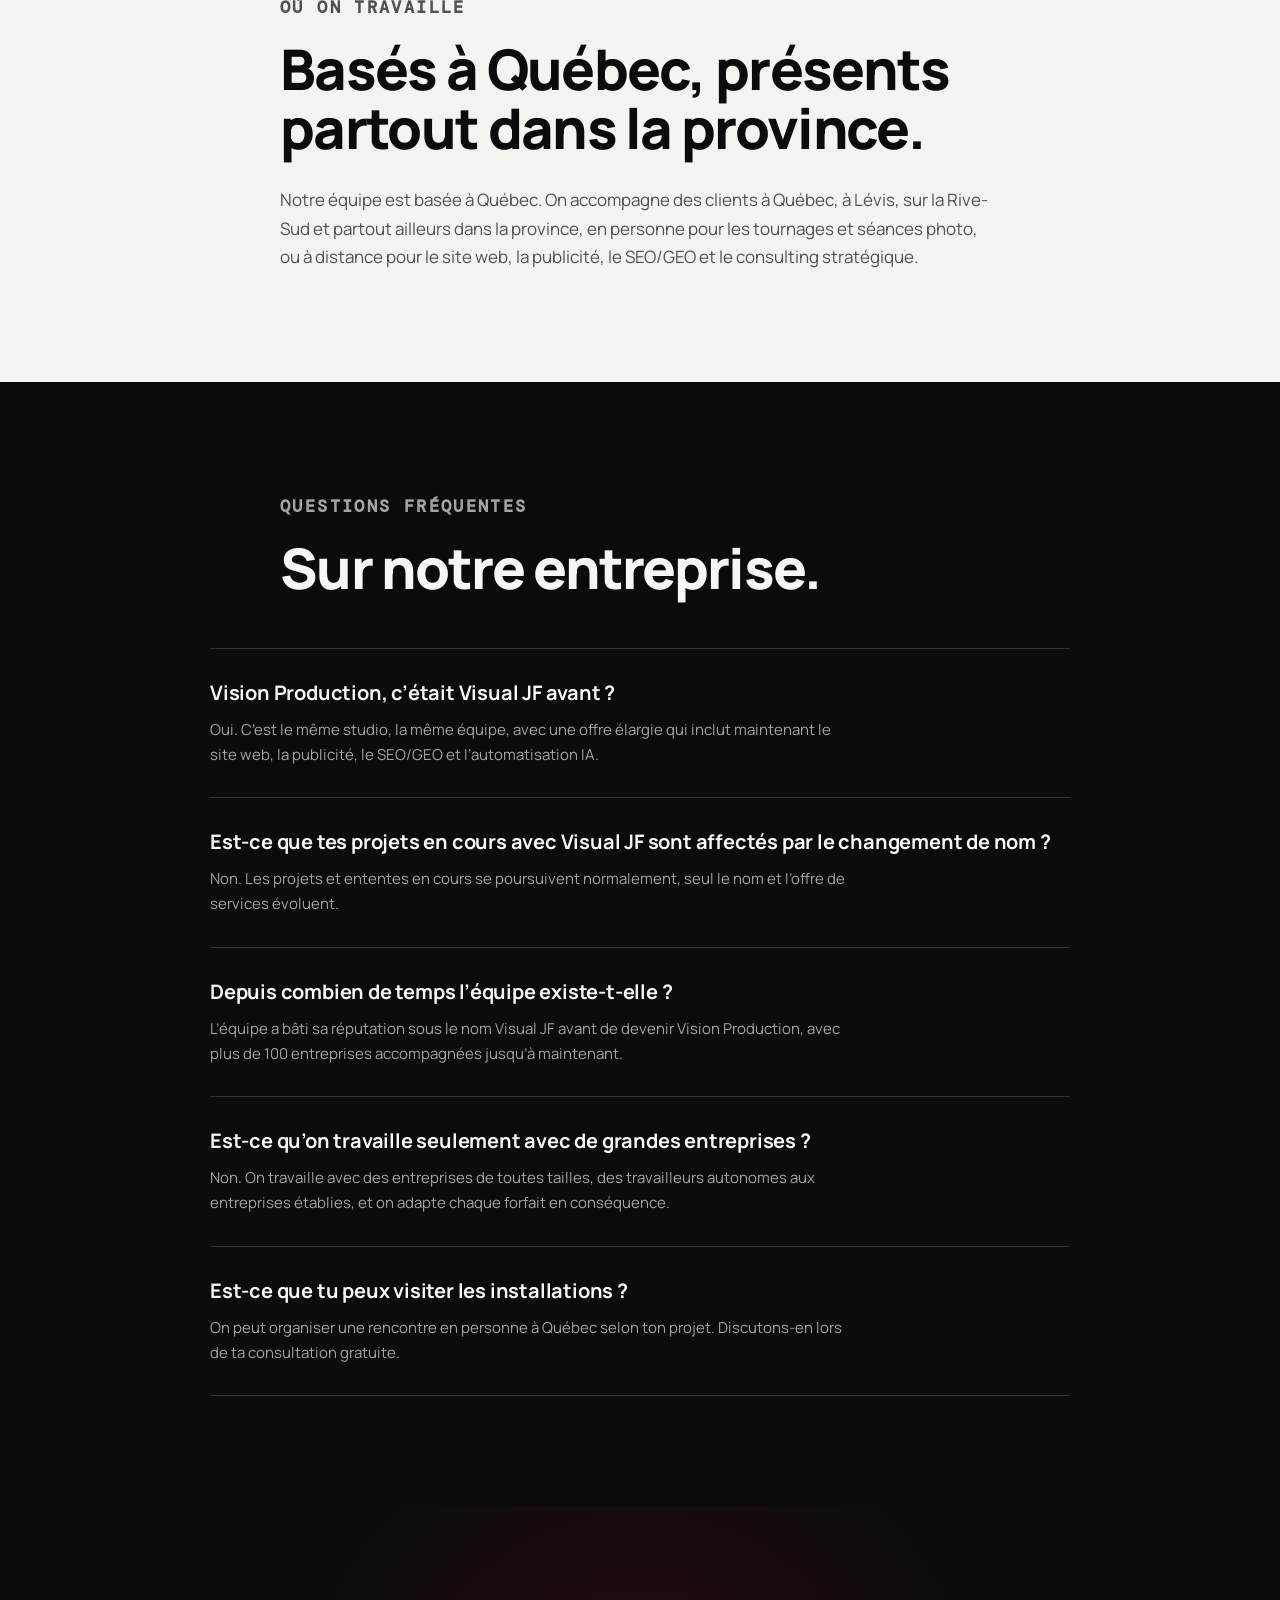
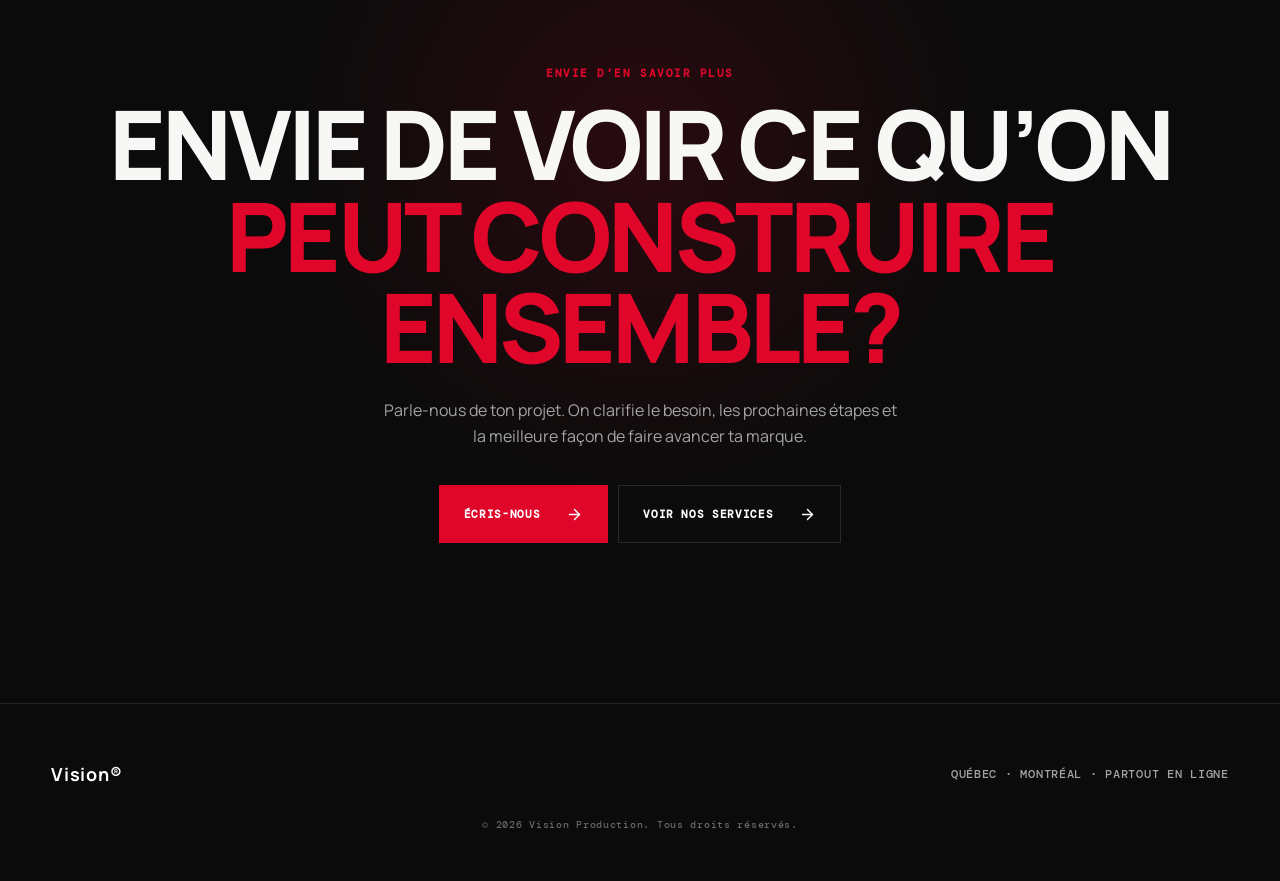
==== commit 31b19ba9: "Ajoute le SEO technique : sitemap, robots.txt, donnees structurees et Open Graph Equivalent statique" ====
--- a/a-propos.html
+++ b/a-propos.html
@@ -5,10 +5,94 @@
 <meta name="viewport" content="width=device-width, initial-scale=1.0">
 <title>À propos | Vision Production, anciennement Visual JF</title>
 <meta name="description" content="Vision Production (anciennement Visual JF) accompagne les entreprises de Québec depuis plusieurs années. Découvre notre histoire, notre mission et notre approche.">
+<link rel="canonical" href="https://agence-vision-production-vf.vercel.app/a-propos.html">
+<meta property="og:type" content="website">
+<meta property="og:site_name" content="Vision Production">
+<meta property="og:locale" content="fr_CA">
+<meta property="og:url" content="https://agence-vision-production-vf.vercel.app/a-propos.html">
+<meta property="og:title" content="À propos | Vision Production, anciennement Visual JF">
+<meta property="og:description" content="Vision Production (anciennement Visual JF) accompagne les entreprises de Québec depuis plusieurs années. Découvre notre histoire, notre mission et notre approche.">
+<meta property="og:image" content="https://agence-vision-production-vf.vercel.app/teamwork.jpg">
+<meta name="twitter:card" content="summary_large_image">
+<meta name="twitter:title" content="À propos | Vision Production, anciennement Visual JF">
+<meta name="twitter:description" content="Vision Production (anciennement Visual JF) accompagne les entreprises de Québec depuis plusieurs années. Découvre notre histoire, notre mission et notre approche.">
+<meta name="twitter:image" content="https://agence-vision-production-vf.vercel.app/teamwork.jpg">
 <link rel="preconnect" href="https://fonts.googleapis.com">
 <link rel="preconnect" href="https://fonts.gstatic.com" crossorigin>
 <link href="https://fonts.googleapis.com/css2?family=Anton&family=Geist+Mono:wght@400;500&family=DM+Mono:wght@400;500&family=Manrope:wght@400;500;600;700;800&family=Space+Mono:ital@0;1&display=swap" rel="stylesheet">
 <link rel="stylesheet" href="styles.css">
+<script type="application/ld+json">
+{
+  "@context": "https://schema.org",
+  "@type": "ProfessionalService",
+  "name": "Vision Production",
+  "alternateName": "Visual JF",
+  "url": "https://agence-vision-production-vf.vercel.app/index.html",
+  "image": "https://agence-vision-production-vf.vercel.app/hero-01-video.jpg",
+  "email": "info@visionproduction.ca",
+  "description": "Agence de production vidéo, photographie, création de site web, publicité et SEO/GEO basée à Québec.",
+  "address": {
+    "@type": "PostalAddress",
+    "addressLocality": "Québec",
+    "addressRegion": "QC",
+    "addressCountry": "CA"
+  },
+  "areaServed": [
+    "Québec",
+    "Lévis",
+    "Rive-Sud",
+    "Province de Québec"
+  ]
+}
+</script>
+<script type="application/ld+json">
+{
+  "@context": "https://schema.org",
+  "@type": "FAQPage",
+  "mainEntity": [
+    {
+      "@type": "Question",
+      "name": "Vision Production, c’était Visual JF avant ?",
+      "acceptedAnswer": {
+        "@type": "Answer",
+        "text": "Oui. C’est le même studio, la même équipe, avec une offre élargie qui inclut maintenant le site web, la publicité, le SEO/GEO et l’automatisation IA."
+      }
+    },
+    {
+      "@type": "Question",
+      "name": "Est-ce que tes projets en cours avec Visual JF sont affectés par le changement de nom ?",
+      "acceptedAnswer": {
+        "@type": "Answer",
+        "text": "Non. Les projets et ententes en cours se poursuivent normalement, seul le nom et l’offre de services évoluent."
+      }
+    },
+    {
+      "@type": "Question",
+      "name": "Depuis combien de temps l’équipe existe-t-elle ?",
+      "acceptedAnswer": {
+        "@type": "Answer",
+        "text": "L’équipe a bâti sa réputation sous le nom Visual JF avant de devenir Vision Production, avec plus de 100 entreprises accompagnées jusqu’à maintenant."
+      }
+    },
+    {
+      "@type": "Question",
+      "name": "Est-ce qu’on travaille seulement avec de grandes entreprises ?",
+      "acceptedAnswer": {
+        "@type": "Answer",
+        "text": "Non. On travaille avec des entreprises de toutes tailles, des travailleurs autonomes aux entreprises établies, et on adapte chaque forfait en conséquence."
+      }
+    },
+    {
+      "@type": "Question",
+      "name": "Est-ce que tu peux visiter les installations ?",
+      "acceptedAnswer": {
+        "@type": "Answer",
+        "text": "On peut organiser une rencontre en personne à Québec selon ton projet. Discutons-en lors de ta consultation gratuite."
+      }
+    }
+  ]
+}
+</script>
 </head>
 <body>
 
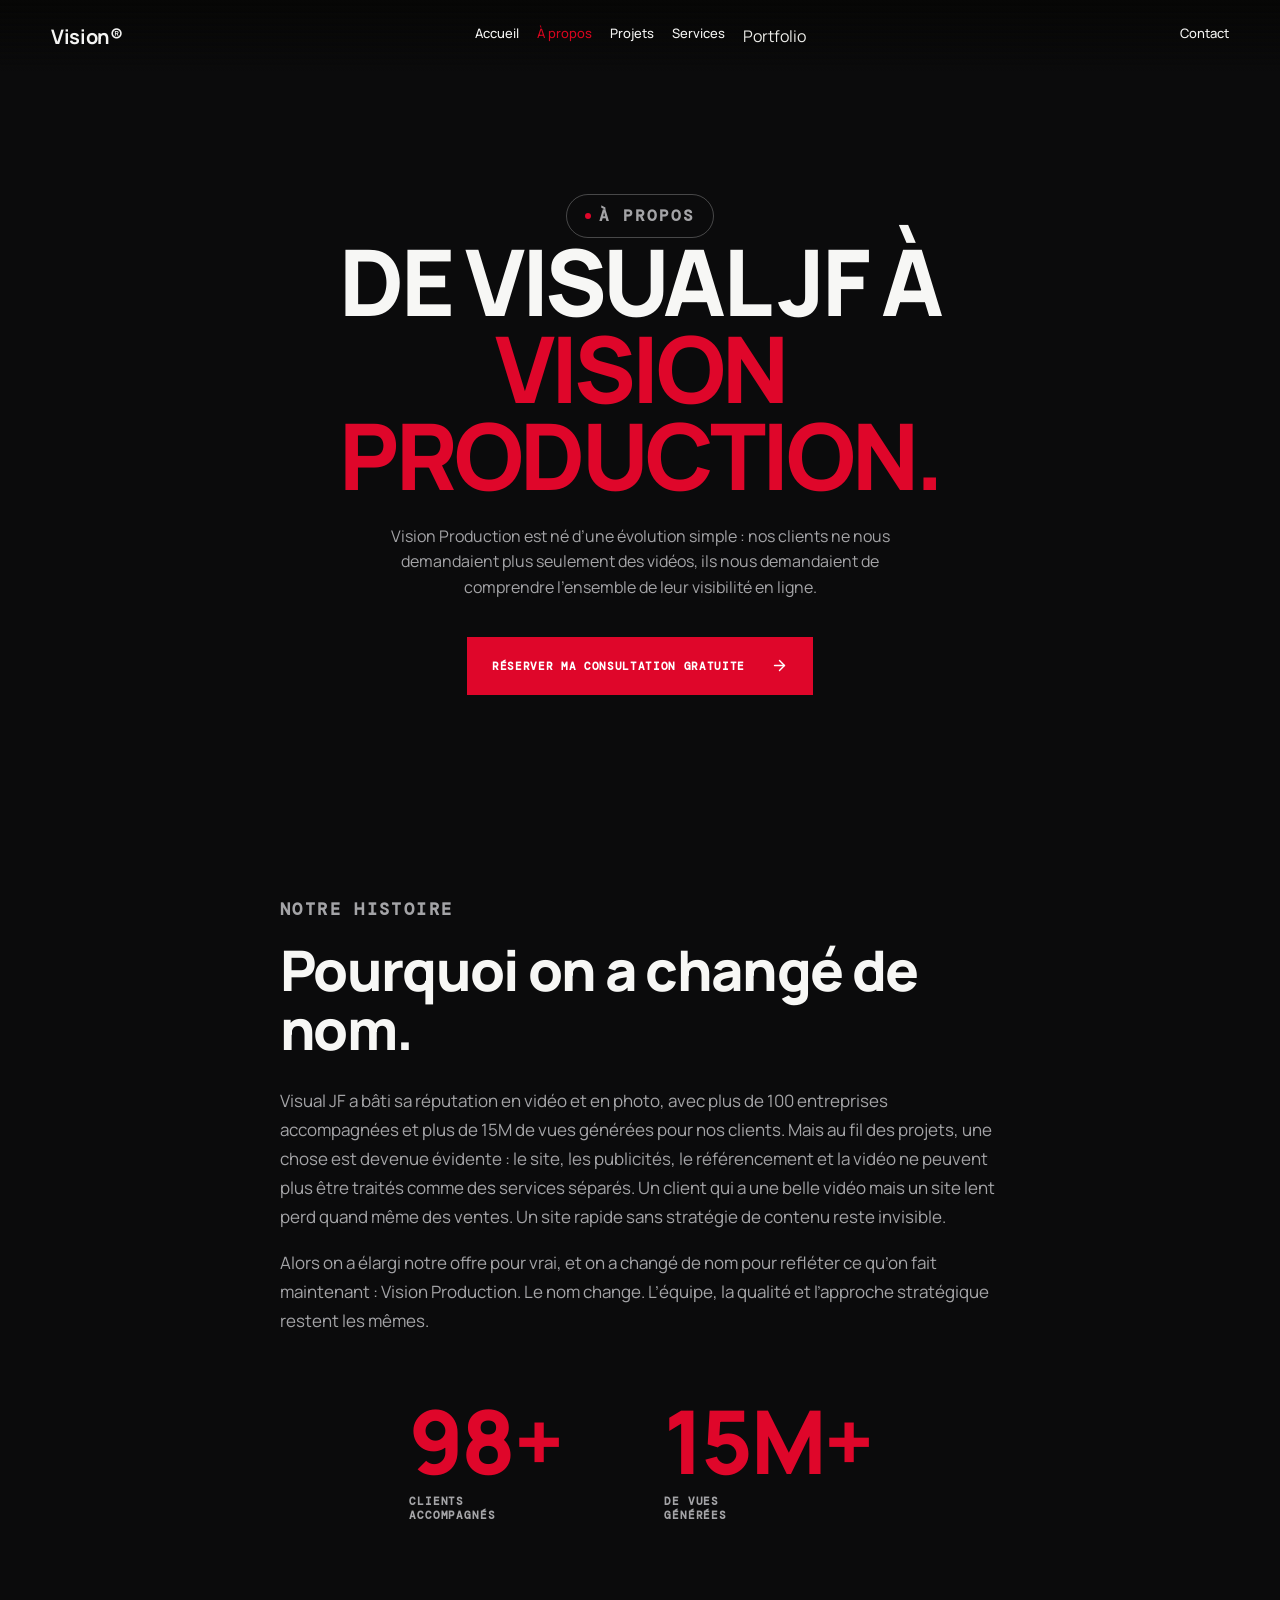
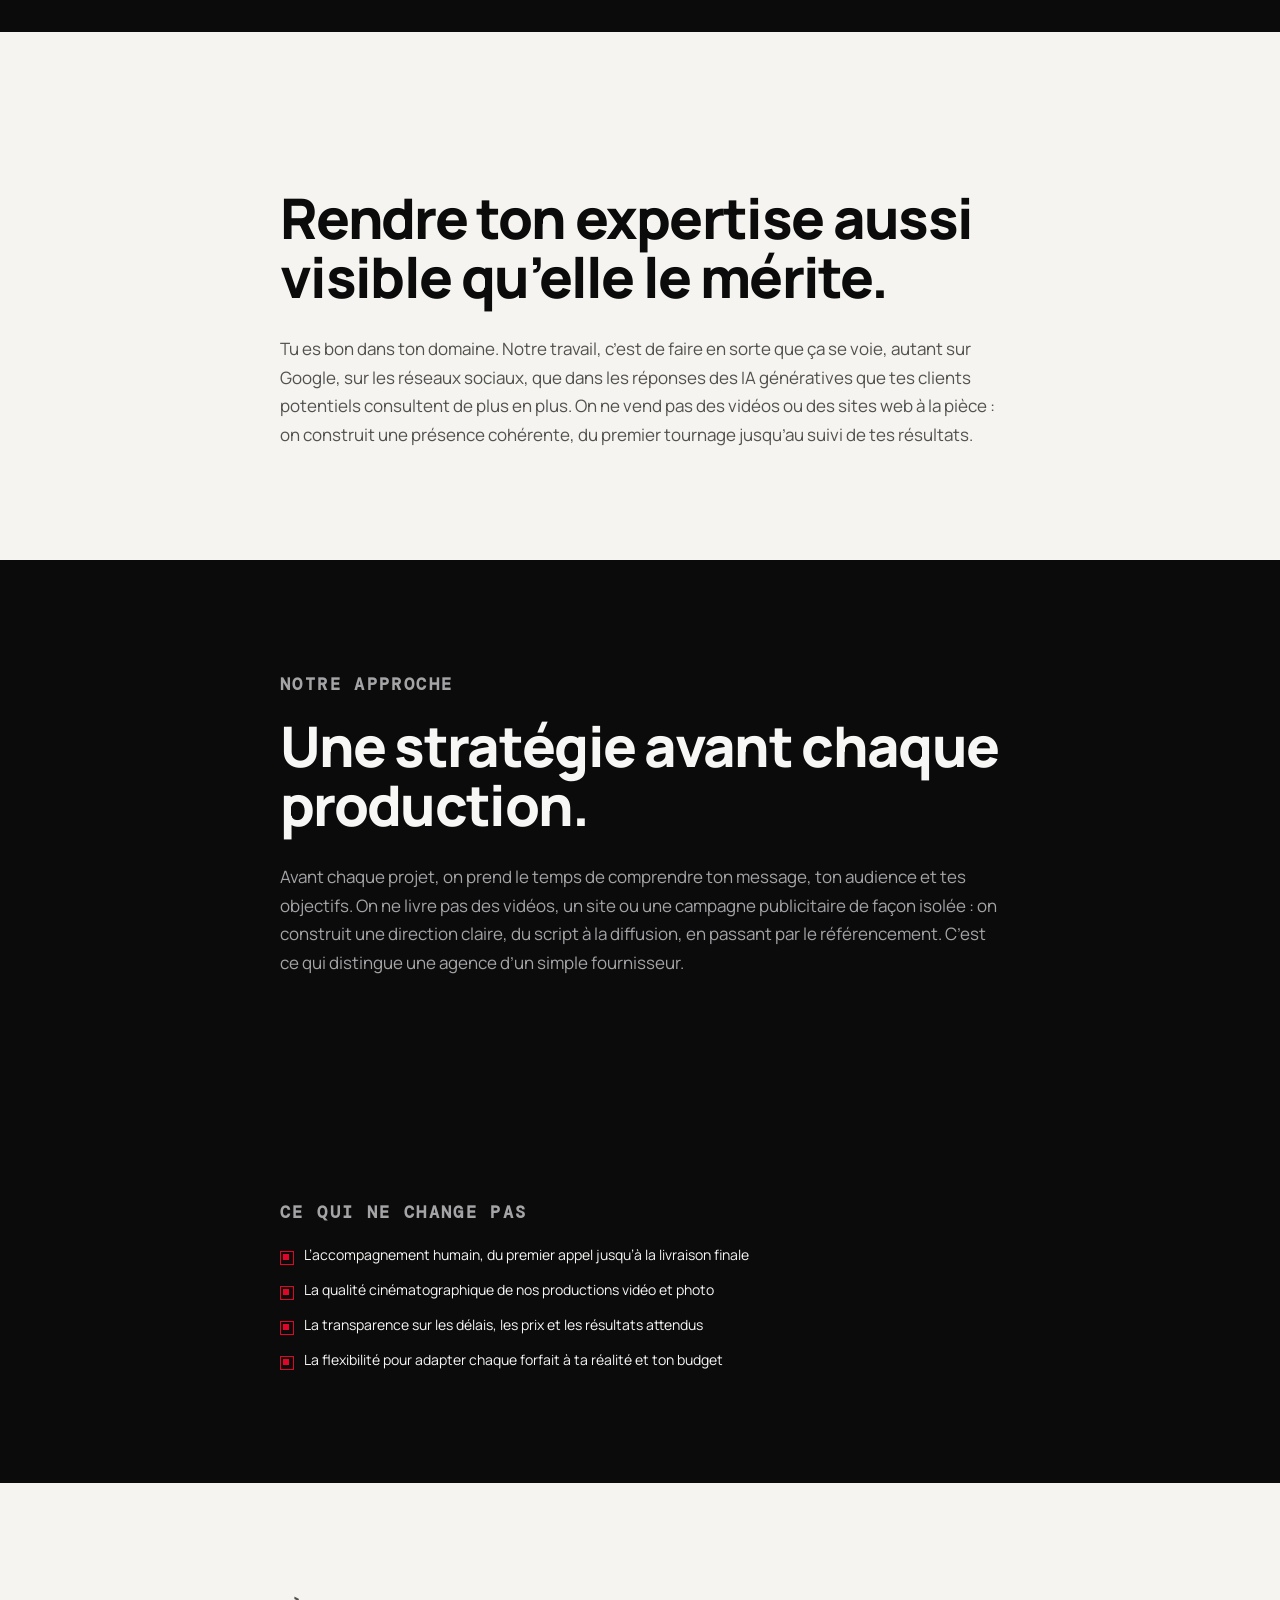
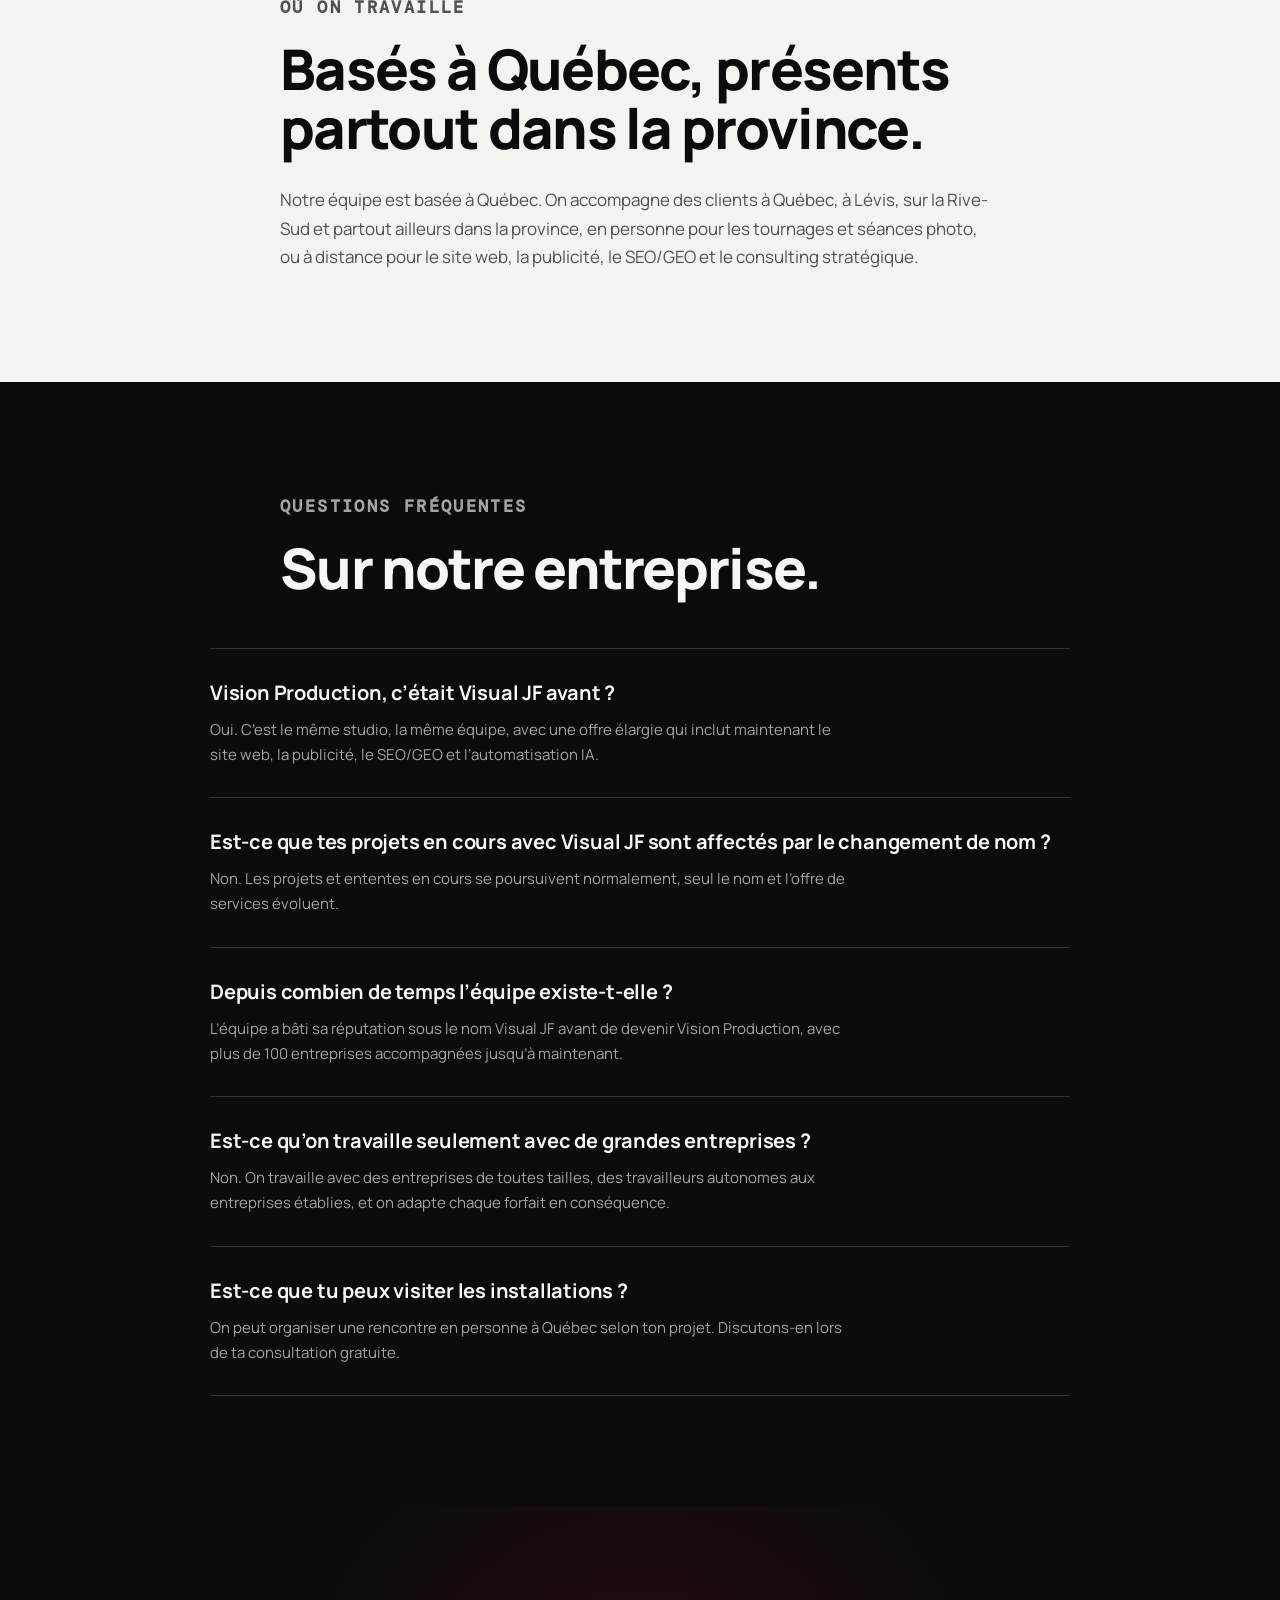
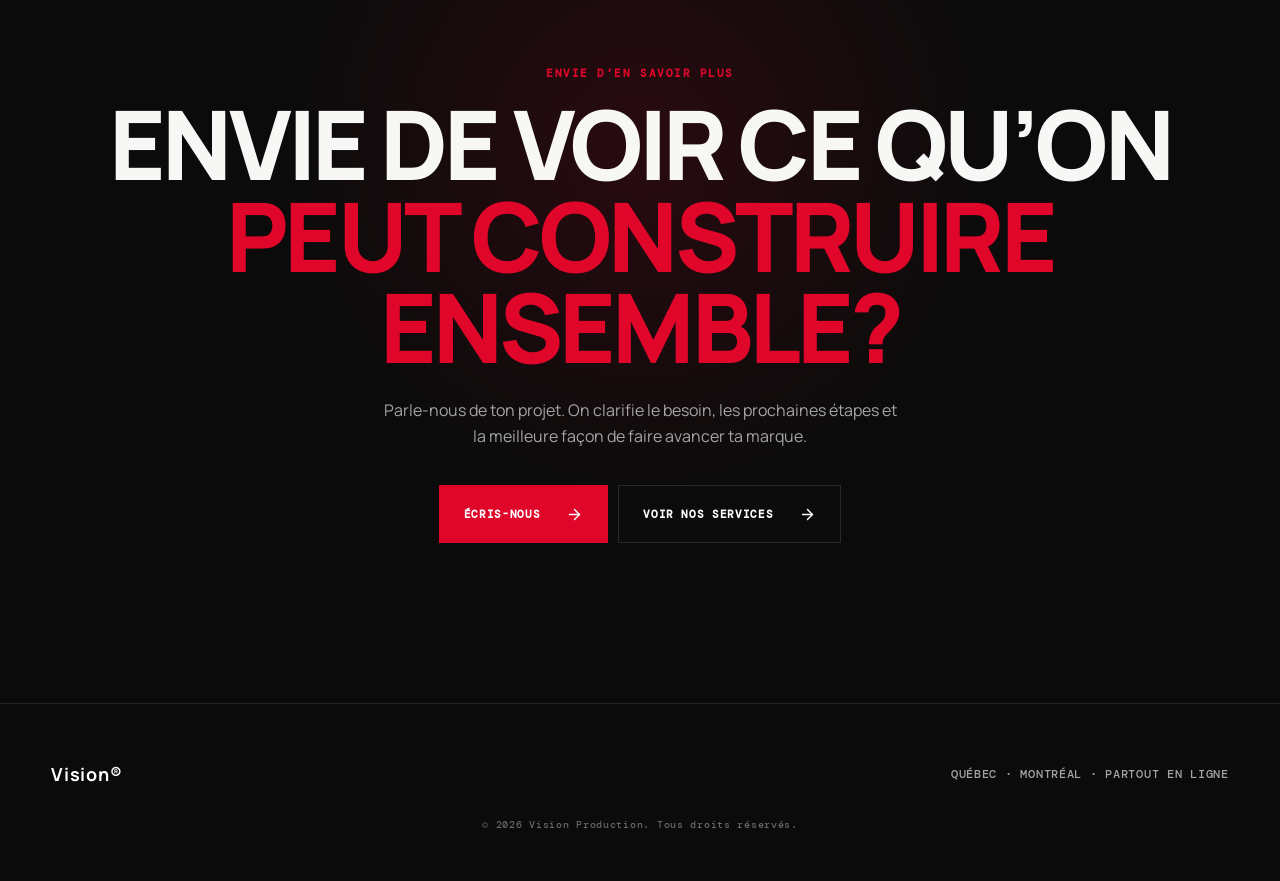
==== commit 28b7db6d: "Ajoute le conteneur Google Tag Manager (GTM-KDHRDL85) sur toutes les pages Bloc script dans le <head" ====
--- a/a-propos.html
+++ b/a-propos.html
@@ -3,6 +3,13 @@
 <head>
 <meta charset="UTF-8">
 <meta name="viewport" content="width=device-width, initial-scale=1.0">
+<!-- Google Tag Manager -->
+<script>(function(w,d,s,l,i){w[l]=w[l]||[];w[l].push({'gtm.start':
+new Date().getTime(),event:'gtm.js'});var f=d.getElementsByTagName(s)[0],
+j=d.createElement(s),dl=l!='dataLayer'?'&l='+l:'';j.async=true;j.src=
+'https://www.googletagmanager.com/gtm.js?id='+i+dl;f.parentNode.insertBefore(j,f);
+})(window,document,'script','dataLayer','GTM-KDHRDL85');</script>
+<!-- End Google Tag Manager -->
 <title>À propos | Vision Production, anciennement Visual JF</title>
 <meta name="description" content="Vision Production (anciennement Visual JF) accompagne les entreprises de Québec depuis plusieurs années. Découvre notre histoire, notre mission et notre approche.">
 <link rel="canonical" href="https://agence-vision-production-vf.vercel.app/a-propos.html">
@@ -95,6 +102,10 @@
 </script>
 </head>
 <body>
+<!-- Google Tag Manager (noscript) -->
+<noscript><iframe src="https://www.googletagmanager.com/ns.html?id=GTM-KDHRDL85"
+height="0" width="0" style="display:none;visibility:hidden"></iframe></noscript>
+<!-- End Google Tag Manager (noscript) -->
 
 <div class="progress-bar" id="progressBar"></div>
 
